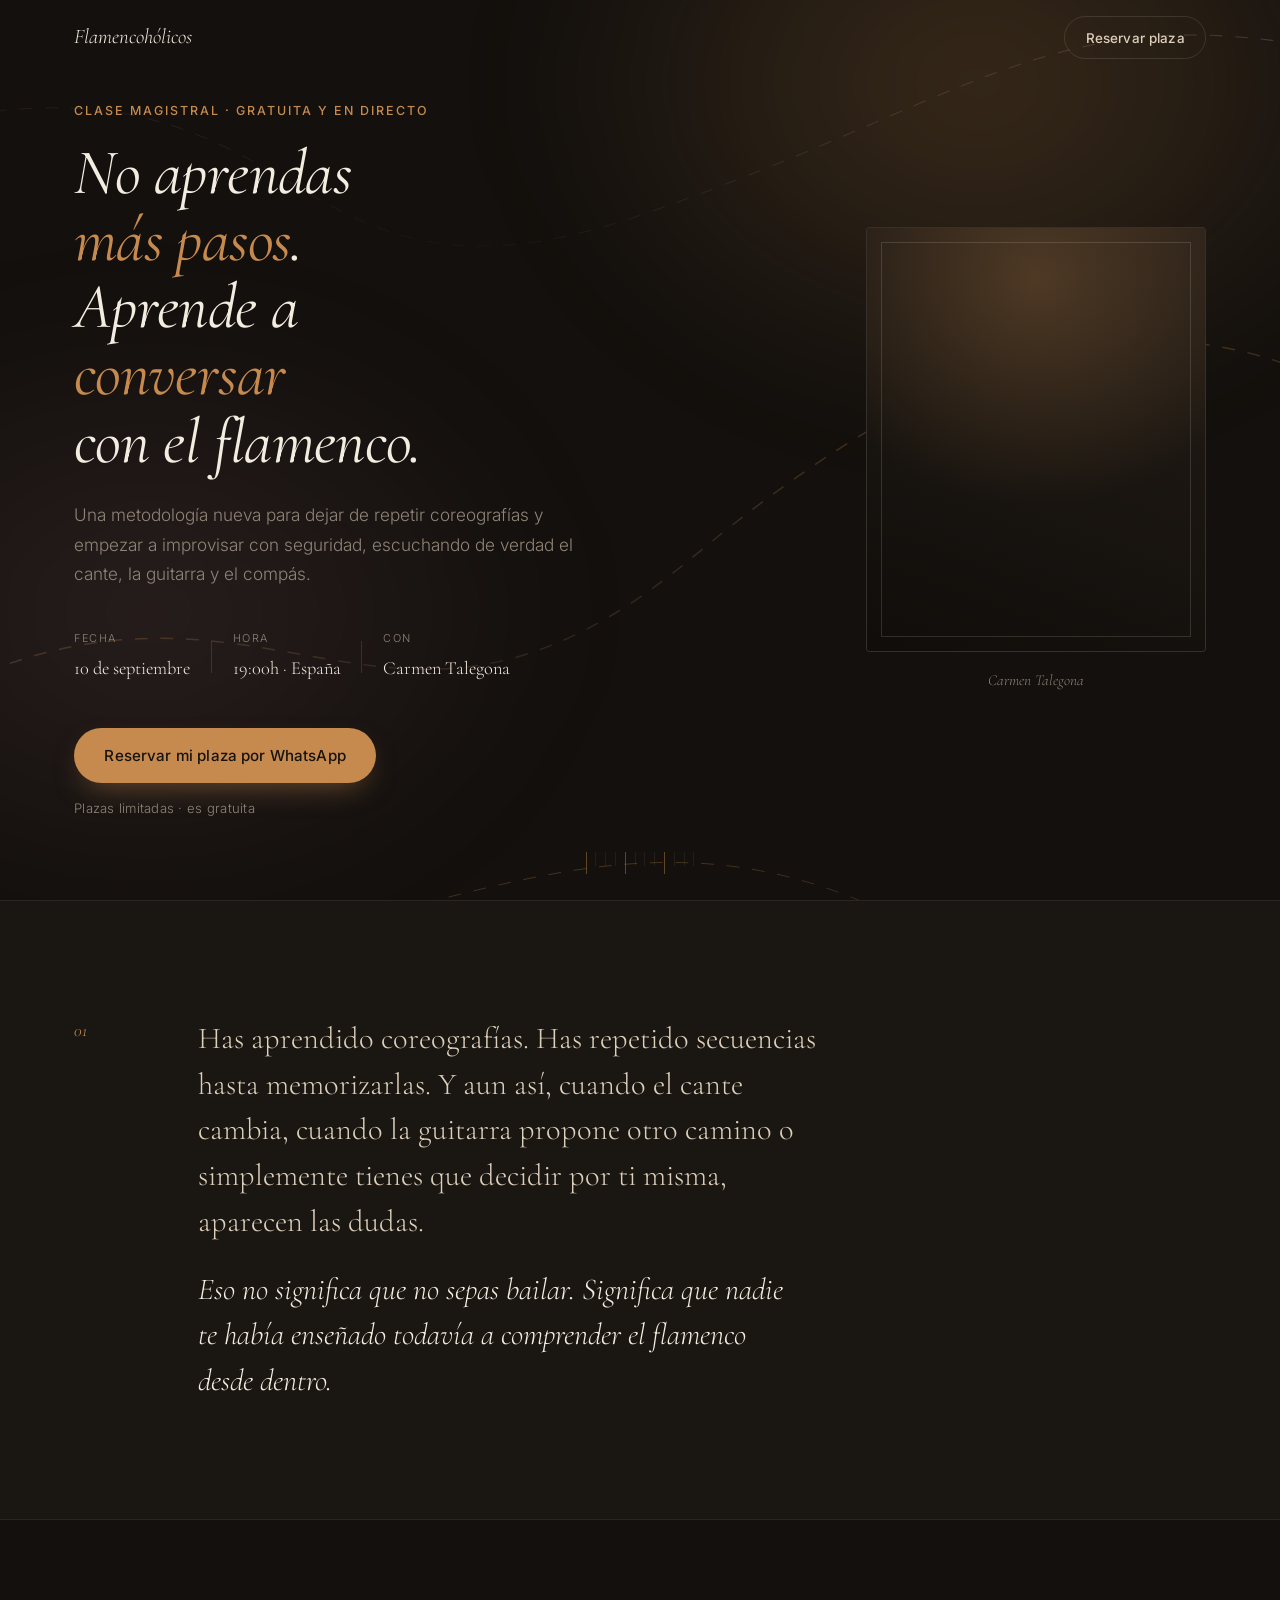
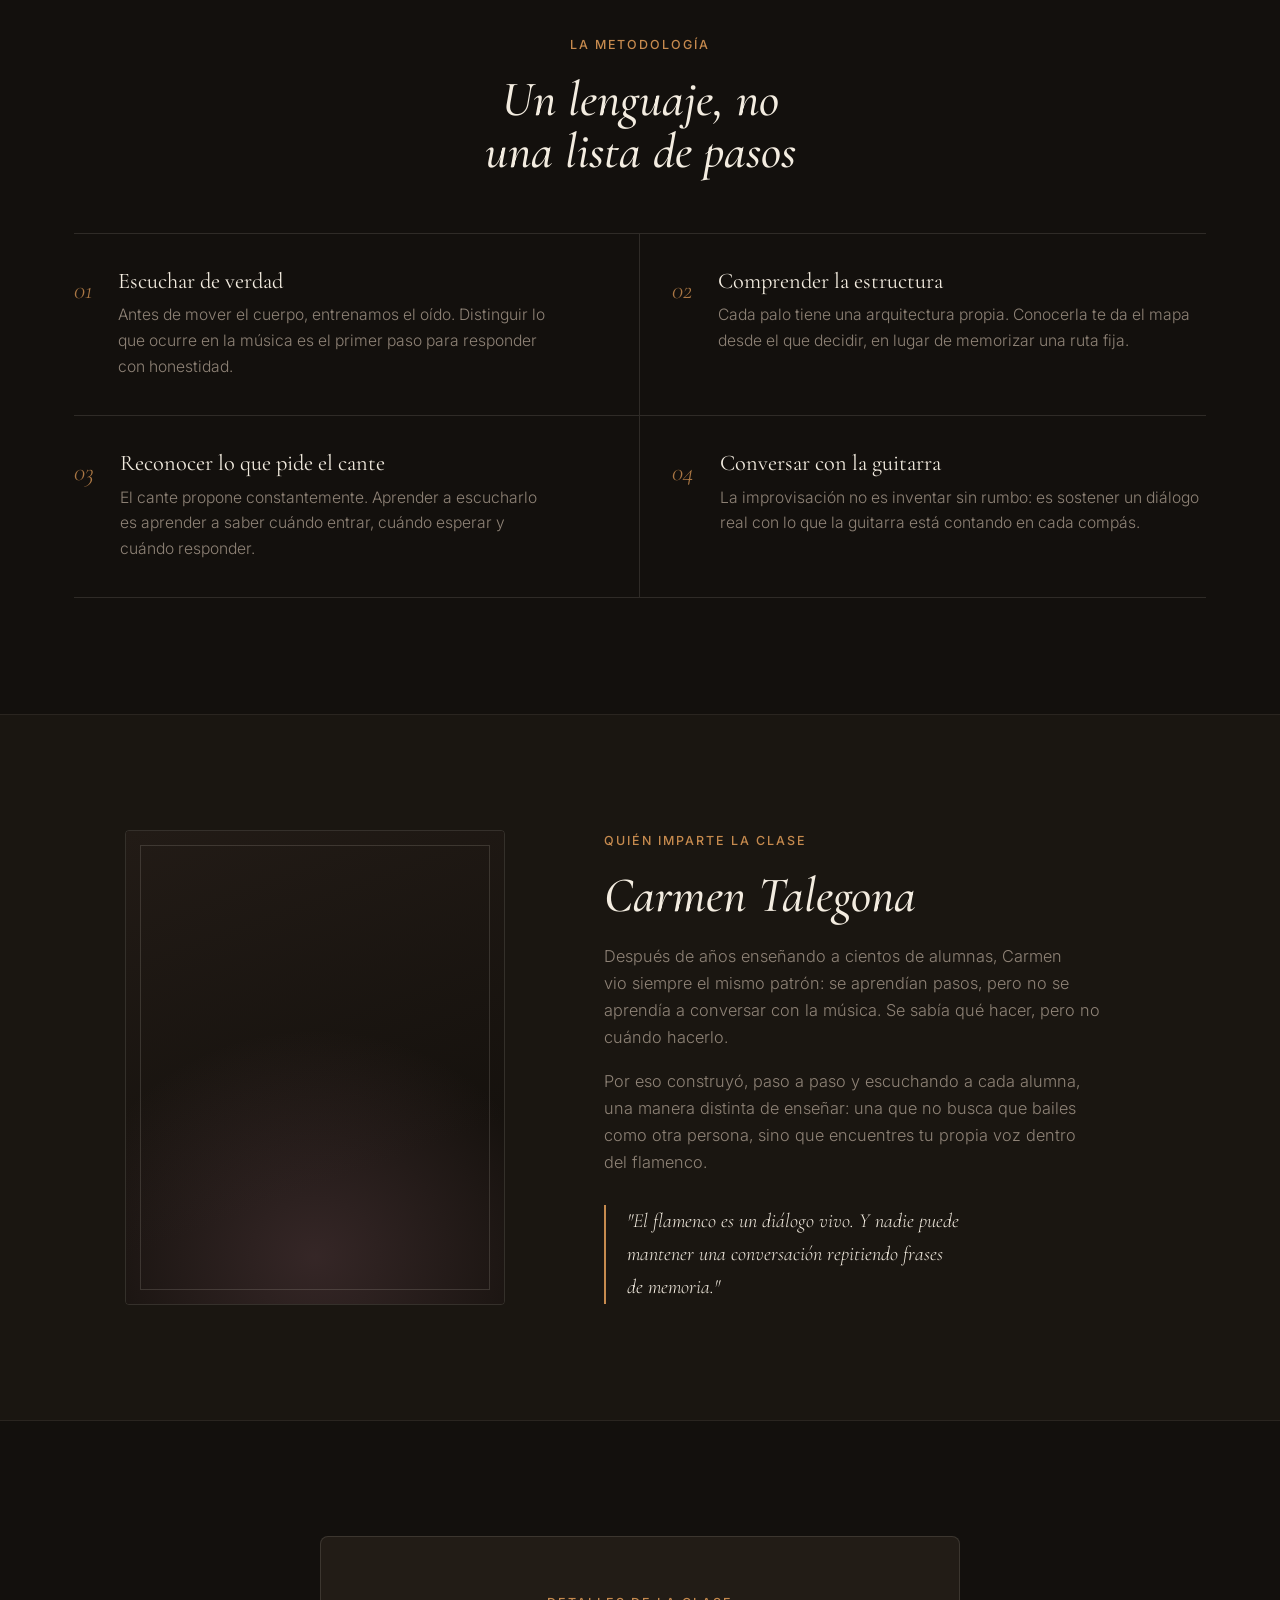
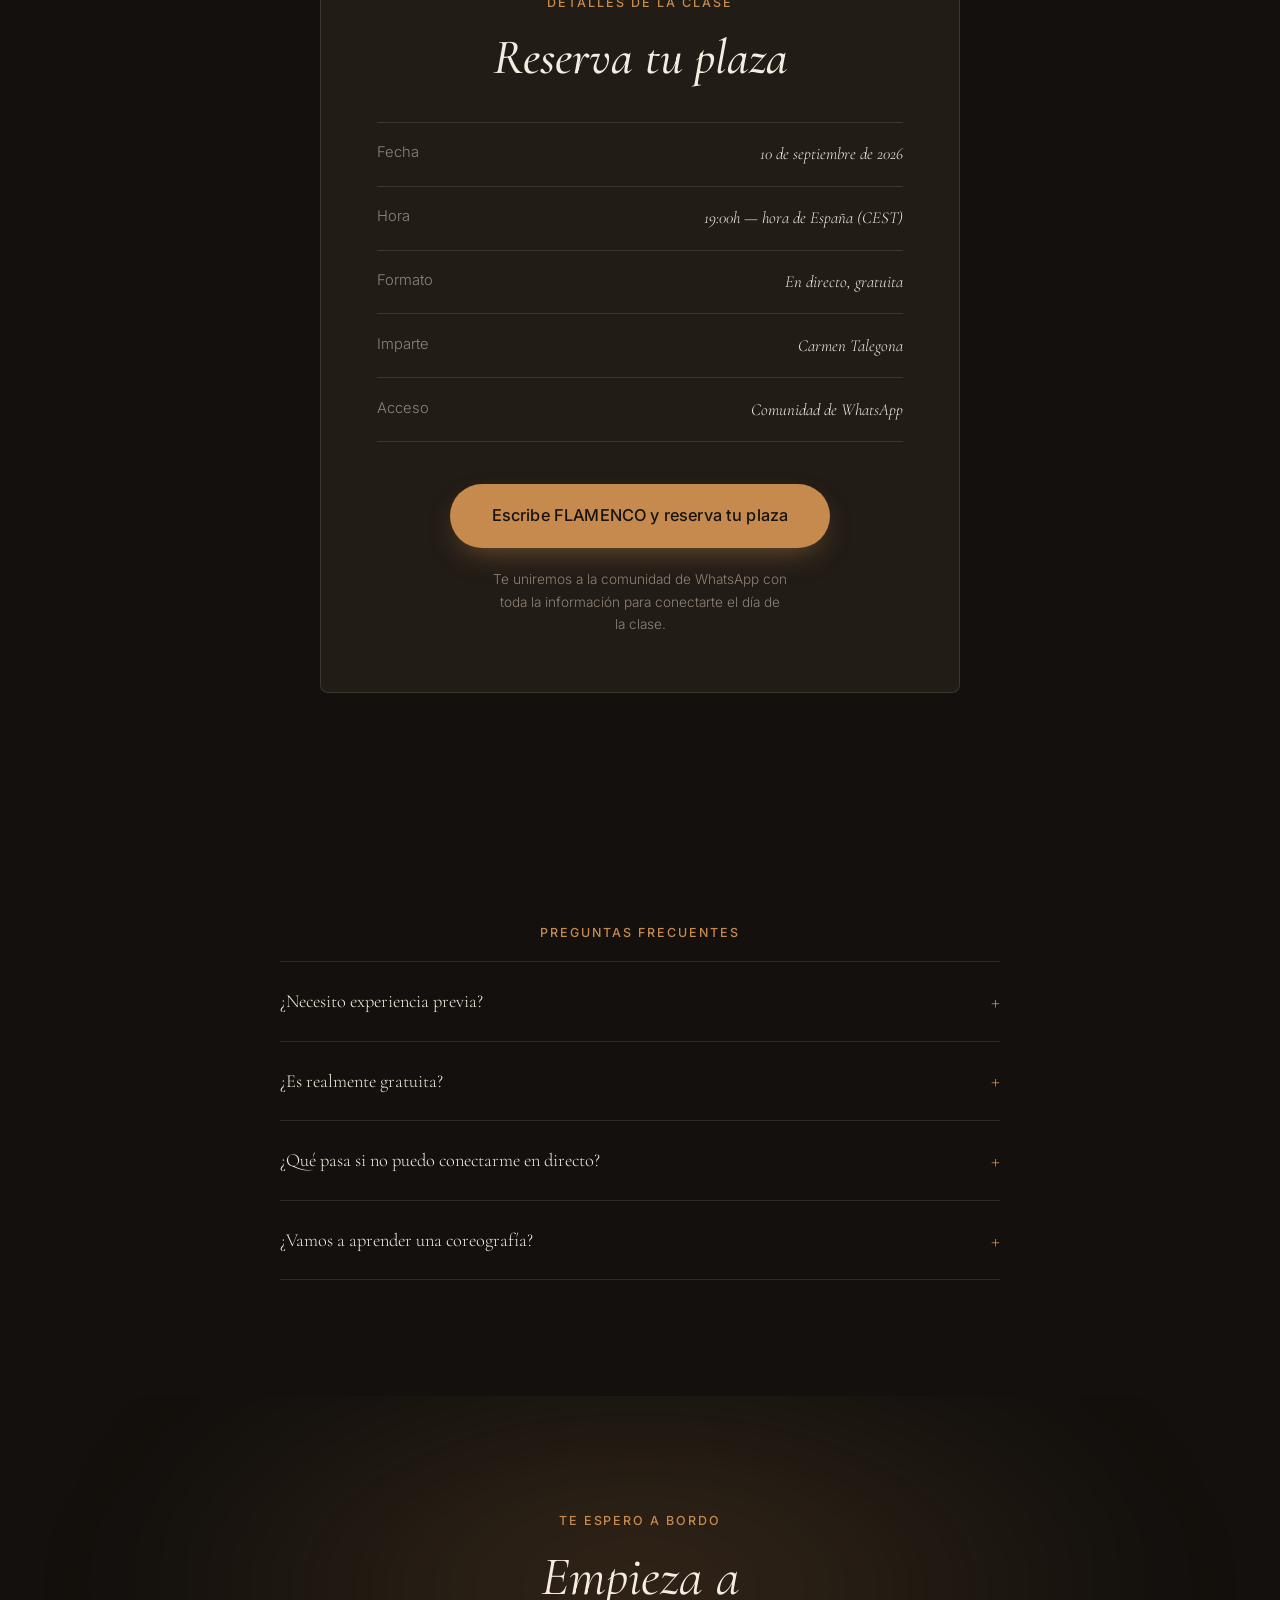
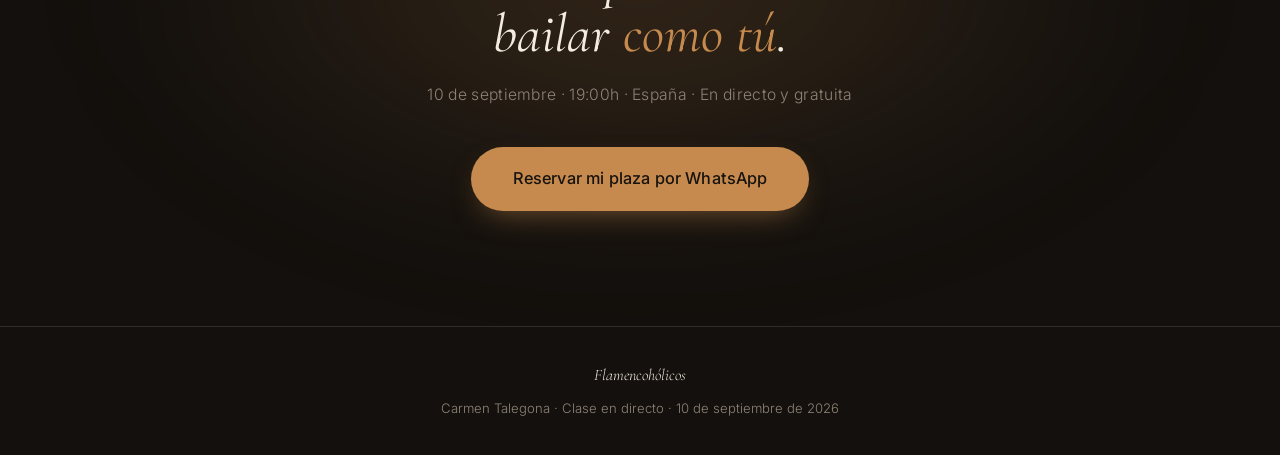
==== index.html @ e28658ec "Add landing page for Flamencohólicos live class Single-page site for Carmen Talegona's free live cla" ====
<!doctype html>
<html lang="es">
<head>
<meta charset="UTF-8">
<meta name="viewport" content="width=device-width, initial-scale=1">
<title>Flamencohólicos — Clase en directo con Carmen Talegona</title>
<meta name="description" content="Clase gratuita y en directo el 10 de septiembre a las 19:00h (España). Carmen Talegona enseña una forma distinta de aprender flamenco: escuchar, comprender y conversar con el cante, la guitarra y el compás para improvisar con seguridad.">

<link rel="preconnect" href="https://fonts.googleapis.com">
<link rel="preconnect" href="https://fonts.gstatic.com" crossorigin>
<link rel="stylesheet" href="https://fonts.googleapis.com/css2?family=Cormorant+Garamond:ital,wght@0,400;0,500;1,400;1,500&family=Inter:wght@300;400;500;600&display=swap">

<link rel="icon" href="assets/favicon.svg" type="image/svg+xml">
<link rel="stylesheet" href="styles.css?v=20260720">
</head>
<body>

<a class="skip-link" href="#contenido">Saltar al contenido</a>

<header class="nav" data-nav>
  <div class="nav-inner container">
    <a href="#top" class="nav-brand">Flamencohólicos</a>
    <a href="#reservar" class="btn btn-nav">Reservar plaza</a>
  </div>
</header>

<main id="contenido">

  <!-- ================= HERO ================= -->
  <section class="hero" id="top">
    <div class="hero-aura" aria-hidden="true"></div>
    <svg class="hero-lines" viewBox="0 0 1200 1200" aria-hidden="true" preserveAspectRatio="xMidYMid slice">
      <defs>
        <linearGradient id="lineGrad1" x1="0%" y1="0%" x2="100%" y2="100%">
          <stop offset="0%" stop-color="#C68A4E" stop-opacity="0.55"/>
          <stop offset="100%" stop-color="#C68A4E" stop-opacity="0"/>
        </linearGradient>
        <linearGradient id="lineGrad2" x1="100%" y1="0%" x2="0%" y2="100%">
          <stop offset="0%" stop-color="#9C6B78" stop-opacity="0.45"/>
          <stop offset="100%" stop-color="#9C6B78" stop-opacity="0"/>
        </linearGradient>
      </defs>
      <path class="flow-path flow-path--1" d="M -100 850 C 250 650, 350 950, 650 700 S 1150 450, 1350 600" fill="none" stroke="url(#lineGrad1)" stroke-width="1.4"/>
      <path class="flow-path flow-path--2" d="M -100 300 C 300 200, 250 500, 600 380 S 1000 150, 1350 250" fill="none" stroke="url(#lineGrad2)" stroke-width="1"/>
      <path class="flow-path flow-path--3" d="M -100 1050 C 300 1150, 500 900, 800 1020 S 1150 1150, 1350 1000" fill="none" stroke="url(#lineGrad1)" stroke-width="0.8"/>
    </svg>

    <div class="container hero-grid">
      <div class="hero-content">
        <p class="kicker reveal">Clase magistral · gratuita y en directo</p>
        <h1 class="hero-title reveal">
          No aprendas <em>más pasos</em>.<br>
          Aprende a <em>conversar</em><br>
          con el flamenco.
        </h1>
        <p class="hero-sub reveal">
          Una metodología nueva para dejar de repetir coreografías y empezar a improvisar con seguridad, escuchando de verdad el cante, la guitarra y el compás.
        </p>

        <div class="hero-meta reveal">
          <div class="hero-meta-item">
            <span class="hero-meta-label">Fecha</span>
            <span class="hero-meta-value">10 de septiembre</span>
          </div>
          <div class="hero-meta-divider" aria-hidden="true"></div>
          <div class="hero-meta-item">
            <span class="hero-meta-label">Hora</span>
            <span class="hero-meta-value">19:00h · España</span>
          </div>
          <div class="hero-meta-divider" aria-hidden="true"></div>
          <div class="hero-meta-item">
            <span class="hero-meta-label">Con</span>
            <span class="hero-meta-value">Carmen Talegona</span>
          </div>
        </div>

        <div class="hero-actions reveal">
          <a class="btn btn-primary" data-magnetic href="https://wa.me/34600000000?text=FLAMENCO%2C%20quiero%20reservar%20mi%20plaza" target="_blank" rel="noopener">
            Reservar mi plaza por WhatsApp
          </a>
          <p class="hero-actions-note">Plazas limitadas · es gratuita</p>
        </div>
      </div>

      <figure class="hero-portrait reveal">
        <div class="hero-portrait-frame">
          <img src="assets/img/carmen-hero.jpg" alt="Carmen Talegona" loading="eager" fetchpriority="high" onerror="this.style.opacity='0'">
          <div class="hero-portrait-fallback" aria-hidden="true"></div>
        </div>
        <figcaption>Carmen Talegona</figcaption>
      </figure>
    </div>

    <div class="compas" aria-hidden="true">
      <span class="compas-tick compas-tick--accent"></span>
      <span class="compas-tick"></span><span class="compas-tick"></span><span class="compas-tick"></span>
      <span class="compas-tick compas-tick--accent"></span>
      <span class="compas-tick"></span><span class="compas-tick"></span><span class="compas-tick"></span>
      <span class="compas-tick compas-tick--accent"></span>
      <span class="compas-tick"></span><span class="compas-tick"></span><span class="compas-tick"></span>
    </div>
  </section>

  <!-- ================= EL PROBLEMA ================= -->
  <section class="section section-manifesto">
    <div class="container manifesto-grid">
      <p class="manifesto-num reveal">01</p>
      <div class="manifesto-body">
        <p class="manifesto-text reveal">
          Has aprendido coreografías. Has repetido secuencias hasta memorizarlas. Y aun así, cuando el cante cambia, cuando la guitarra propone otro camino o simplemente tienes que decidir por ti misma, aparecen las dudas.
        </p>
        <p class="manifesto-text manifesto-text--accent reveal">
          Eso no significa que no sepas bailar. Significa que nadie te había enseñado todavía a comprender el flamenco desde dentro.
        </p>
      </div>
    </div>
  </section>

  <!-- ================= LA METODOLOGÍA ================= -->
  <section class="section section-method" id="metodo">
    <div class="container">
      <p class="kicker kicker--center reveal">La metodología</p>
      <h2 class="section-title reveal">Un lenguaje, no una lista de pasos</h2>

      <div class="pillars">
        <div class="pillar reveal">
          <span class="pillar-num">01</span>
          <div class="pillar-content">
            <h3>Escuchar de verdad</h3>
            <p>Antes de mover el cuerpo, entrenamos el oído. Distinguir lo que ocurre en la música es el primer paso para responder con honestidad.</p>
          </div>
        </div>
        <div class="pillar reveal">
          <span class="pillar-num">02</span>
          <div class="pillar-content">
            <h3>Comprender la estructura</h3>
            <p>Cada palo tiene una arquitectura propia. Conocerla te da el mapa desde el que decidir, en lugar de memorizar una ruta fija.</p>
          </div>
        </div>
        <div class="pillar reveal">
          <span class="pillar-num">03</span>
          <div class="pillar-content">
            <h3>Reconocer lo que pide el cante</h3>
            <p>El cante propone constantemente. Aprender a escucharlo es aprender a saber cuándo entrar, cuándo esperar y cuándo responder.</p>
          </div>
        </div>
        <div class="pillar reveal">
          <span class="pillar-num">04</span>
          <div class="pillar-content">
            <h3>Conversar con la guitarra</h3>
            <p>La improvisación no es inventar sin rumbo: es sostener un diálogo real con lo que la guitarra está contando en cada compás.</p>
          </div>
        </div>
      </div>
    </div>
  </section>

  <!-- ================= SOBRE CARMEN ================= -->
  <section class="section section-teacher">
    <div class="container teacher-grid">
      <div class="teacher-portrait reveal">
        <div class="teacher-portrait-frame">
          <img src="assets/img/carmen-teacher.jpg" alt="Carmen Talegona" loading="lazy" onerror="this.style.opacity='0'">
          <div class="teacher-portrait-fallback" aria-hidden="true"></div>
        </div>
      </div>
      <div class="teacher-body">
        <p class="kicker reveal">Quién imparte la clase</p>
        <h2 class="section-title reveal">Carmen Talegona</h2>
        <p class="teacher-text reveal">
          Después de años enseñando a cientos de alumnas, Carmen vio siempre el mismo patrón: se aprendían pasos, pero no se aprendía a conversar con la música. Se sabía qué hacer, pero no cuándo hacerlo.
        </p>
        <p class="teacher-text reveal">
          Por eso construyó, paso a paso y escuchando a cada alumna, una manera distinta de enseñar: una que no busca que bailes como otra persona, sino que encuentres tu propia voz dentro del flamenco.
        </p>
        <p class="teacher-quote reveal">"El flamenco es un diálogo vivo. Y nadie puede mantener una conversación repitiendo frases de memoria."</p>
      </div>
    </div>
  </section>

  <!-- ================= DETALLES DE LA CLASE ================= -->
  <section class="section section-details" id="detalles">
    <div class="container">
      <div class="details-card reveal">
        <p class="kicker kicker--center">Detalles de la clase</p>
        <h2 class="section-title section-title--center">Reserva tu plaza</h2>

        <dl class="details-list">
          <div class="details-row">
            <dt>Fecha</dt>
            <dd>10 de septiembre de 2026</dd>
          </div>
          <div class="details-row">
            <dt>Hora</dt>
            <dd>19:00h — hora de España (CEST)</dd>
          </div>
          <div class="details-row">
            <dt>Formato</dt>
            <dd>En directo, gratuita</dd>
          </div>
          <div class="details-row">
            <dt>Imparte</dt>
            <dd>Carmen Talegona</dd>
          </div>
          <div class="details-row">
            <dt>Acceso</dt>
            <dd>Comunidad de WhatsApp</dd>
          </div>
        </dl>

        <a class="btn btn-primary btn-large" data-magnetic href="https://wa.me/34600000000?text=FLAMENCO%2C%20quiero%20reservar%20mi%20plaza" target="_blank" rel="noopener" id="reservar">
          Escribe FLAMENCO y reserva tu plaza
        </a>
        <p class="details-note">Te uniremos a la comunidad de WhatsApp con toda la información para conectarte el día de la clase.</p>
      </div>
    </div>
  </section>

  <!-- ================= FAQ ================= -->
  <section class="section section-faq">
    <div class="container">
      <p class="kicker kicker--center reveal">Preguntas frecuentes</p>
      <div class="faq-list reveal">
        <details class="faq-item">
          <summary>¿Necesito experiencia previa?</summary>
          <p>No. Esta clase está pensada tanto para quien empieza desde cero como para quien lleva años bailando y siente que algo no termina de encajar cuando improvisa.</p>
        </details>
        <details class="faq-item">
          <summary>¿Es realmente gratuita?</summary>
          <p>Sí, completamente. La clase en directo del 10 de septiembre no tiene coste.</p>
        </details>
        <details class="faq-item">
          <summary>¿Qué pasa si no puedo conectarme en directo?</summary>
          <p>Al reservar tu plaza por WhatsApp recibirás toda la información, incluida la forma de acceder si no puedes estar en el momento exacto.</p>
        </details>
        <details class="faq-item">
          <summary>¿Vamos a aprender una coreografía?</summary>
          <p>No es el objetivo. Esta clase trabaja la comprensión y la escucha que hacen posible improvisar, no una secuencia de pasos cerrada.</p>
        </details>
      </div>
    </div>
  </section>

  <!-- ================= CTA FINAL ================= -->
  <section class="section section-final">
    <div class="hero-aura hero-aura--final" aria-hidden="true"></div>
    <div class="container final-content">
      <p class="kicker kicker--center reveal">Te espero a bordo</p>
      <h2 class="final-title reveal">Empieza a bailar <em>como tú</em>.</h2>
      <p class="final-sub reveal">10 de septiembre · 19:00h · España · En directo y gratuita</p>
      <a class="btn btn-primary btn-large reveal" data-magnetic href="https://wa.me/34600000000?text=FLAMENCO%2C%20quiero%20reservar%20mi%20plaza" target="_blank" rel="noopener">
        Reservar mi plaza por WhatsApp
      </a>
    </div>
  </section>

</main>

<footer class="footer">
  <div class="container footer-inner">
    <span class="footer-brand">Flamencohólicos</span>
    <span class="footer-copy">Carmen Talegona · Clase en directo · 10 de septiembre de 2026</span>
  </div>
</footer>

<script defer src="lib/manifest.js"></script>
<script defer src="main.js?v=20260720"></script>
</body>
</html>
---- styles.css ----
/* =============================================================
   1. Tokens
   ============================================================= */
:root {
  --bg:        #13100D;
  --bg-2:      #1A1611;
  --bg-3:      #221C16;
  --cream:     #F3ECE0;
  --cream-2:   #DCCFBC;
  --cream-3:   #8F8377;
  --accent:    #C68A4E;
  --accent-2:  #9C6B78;
  --ink:       #17130F;
  --line:      rgba(243,236,224,0.12);
  --line-soft: rgba(243,236,224,0.07);

  --serif: "Cormorant Garamond", "Times New Roman", serif;
  --sans:  "Inter", -apple-system, BlinkMacSystemFont, sans-serif;

  --ease-out:  cubic-bezier(0.16, 1, 0.3, 1);
  --ease-soft: cubic-bezier(0.25, 0.46, 0.45, 0.94);

  --nav-h: 76px;
}

/* =============================================================
   2. Reset & base
   ============================================================= */
*, *::before, *::after { box-sizing: border-box; margin: 0; }
html {
  -webkit-text-size-adjust: 100%;
  scroll-behavior: smooth;
  overflow-x: clip;
}
@media (prefers-reduced-motion: reduce) { html { scroll-behavior: auto; } }

body {
  background: var(--bg);
  color: var(--cream-2);
  font-family: var(--sans);
  font-weight: 300;
  font-size: 16px;
  line-height: 1.65;
  -webkit-font-smoothing: antialiased;
  text-rendering: optimizeLegibility;
  overflow-x: clip;
  overscroll-behavior-y: none;
}
img, svg, video { display: block; max-width: 100%; }
img { height: auto; }
button { font: inherit; color: inherit; cursor: pointer; border: 0; background: none; }
a { color: inherit; text-decoration: none; }
p { text-wrap: pretty; }
h1, h2, h3, h4 { text-wrap: balance; line-height: 1.05; font-weight: 400; color: var(--cream); }
::selection { background: var(--accent); color: var(--ink); }

:focus-visible {
  outline: 2px solid var(--accent);
  outline-offset: 3px;
  border-radius: 4px;
}

.skip-link {
  position: fixed; top: -100px; left: 1rem;
  padding: .6rem 1.2rem; background: var(--cream); color: var(--ink);
  z-index: 9999; border-radius: 8px; font-weight: 500;
  transition: top .3s var(--ease-out);
}
.skip-link:focus { top: 1rem; }

/* =============================================================
   3. Utilities
   ============================================================= */
.container {
  width: 100%;
  max-width: 1180px;
  margin-inline: auto;
  padding-inline: 1.5rem;
}
.section { padding-block: clamp(4.5rem, 9vw, 8rem); position: relative; }

.reveal {
  opacity: 0;
  transform: translateY(24px);
  transition: opacity .9s var(--ease-out), transform .9s var(--ease-out);
}
.reveal.is-visible { opacity: 1; transform: none; }
.reveal[data-split] { opacity: 1; transform: none; }

/* =============================================================
   4. Typography
   ============================================================= */
.kicker {
  display: block;
  font-family: var(--sans);
  font-size: .78rem;
  letter-spacing: .16em;
  text-transform: uppercase;
  color: var(--accent);
  font-weight: 500;
  margin-bottom: 1.1rem;
}
.kicker--center { text-align: center; }

.section-title {
  font-family: var(--serif);
  font-size: clamp(2rem, 4.2vw, 3.1rem);
  font-style: italic;
  font-weight: 500;
  max-width: 20ch;
}
.section-title--center { margin-inline: auto; text-align: center; max-width: 24ch; }

em { font-style: italic; color: var(--accent); }

/* =============================================================
   5. Components
   ============================================================= */
.btn {
  display: inline-flex;
  align-items: center;
  justify-content: center;
  padding: .95rem 1.9rem;
  border-radius: 999px;
  font-family: var(--sans);
  font-size: .95rem;
  font-weight: 500;
  letter-spacing: .01em;
  transition: transform .45s var(--ease-out), background-color .3s var(--ease-out), box-shadow .3s var(--ease-out);
  will-change: transform;
}
.btn-nav {
  padding: .6rem 1.3rem;
  font-size: .84rem;
  background: transparent;
  border: 1px solid var(--line);
  color: var(--cream-2);
}
.btn-nav:hover { border-color: var(--accent); color: var(--cream); }

.btn-primary {
  background: var(--accent);
  color: var(--ink);
  box-shadow: 0 12px 30px -12px rgba(198,138,78,0.55);
}
.btn-primary:hover {
  box-shadow: 0 16px 38px -12px rgba(198,138,78,0.7);
  transform: translateY(-2px);
}
.btn-large { padding: 1.15rem 2.6rem; font-size: 1.02rem; }

/* =============================================================
   6. Sections
   ============================================================= */

/* ---- Nav ---- */
.nav {
  position: fixed;
  inset: 0 0 auto 0;
  z-index: 100;
  height: var(--nav-h);
  display: flex;
  align-items: center;
  background: transparent;
  border-bottom: 1px solid transparent;
  transition: background-color .4s var(--ease-out), border-color .4s var(--ease-out);
}
.nav.is-scrolled {
  background: rgba(19,16,13,0.86);
  backdrop-filter: blur(14px) saturate(140%);
  -webkit-backdrop-filter: blur(14px) saturate(140%);
  border-bottom: 1px solid var(--line);
}
.nav-inner {
  display: flex;
  align-items: center;
  justify-content: space-between;
}
.nav-brand {
  font-family: var(--serif);
  font-style: italic;
  font-size: 1.3rem;
  color: var(--cream);
}

/* ---- Hero ---- */
.hero {
  position: relative;
  min-height: 100svh;
  display: flex;
  align-items: center;
  padding-top: var(--nav-h);
  padding-bottom: 3.5rem;
  overflow: clip;
}
.hero-aura {
  position: absolute;
  inset: -30% -10% -10% -10%;
  background:
    radial-gradient(42% 38% at 72% 28%, rgba(198,138,78,0.22), transparent 70%),
    radial-gradient(38% 34% at 18% 70%, rgba(156,107,120,0.16), transparent 72%);
  filter: blur(60px);
  pointer-events: none;
  z-index: 0;
}
.hero-lines {
  position: absolute;
  inset: 0;
  width: 100%;
  height: 100%;
  z-index: 0;
  opacity: .8;
}
.flow-path {
  stroke-dasharray: 12 12;
  animation: flowDrift 40s linear infinite;
}
.flow-path--2 { animation-duration: 55s; animation-direction: reverse; }
.flow-path--3 { animation-duration: 65s; }
@keyframes flowDrift { to { stroke-dashoffset: -2000; } }

.hero-grid {
  position: relative;
  z-index: 1;
  display: grid;
  grid-template-columns: 1fr;
  gap: 3.5rem;
  align-items: center;
}
.hero-content { max-width: 640px; }

.hero-title {
  font-family: var(--serif);
  font-style: italic;
  font-size: clamp(2.4rem, 6vw, 4.1rem);
  letter-spacing: -0.01em;
  max-width: 14ch;
}

.hero-sub {
  margin-top: 1.6rem;
  font-size: 1.08rem;
  line-height: 1.7;
  color: var(--cream-3);
  max-width: 46ch;
}

.hero-meta {
  margin-top: 2.6rem;
  display: flex;
  align-items: center;
  gap: 1.3rem;
  flex-wrap: wrap;
}
.hero-meta-item { display: flex; flex-direction: column; gap: .3rem; }
.hero-meta-label {
  font-size: .68rem;
  letter-spacing: .14em;
  text-transform: uppercase;
  color: var(--cream-3);
}
.hero-meta-value {
  font-family: var(--serif);
  font-size: 1.15rem;
  color: var(--cream);
}
.hero-meta-divider {
  width: 1px; height: 32px;
  background: var(--line);
}

.hero-actions { margin-top: 2.8rem; }
.hero-actions-note {
  margin-top: .9rem;
  font-size: .82rem;
  color: var(--cream-3);
  letter-spacing: .02em;
}

.hero-portrait {
  position: relative;
  justify-self: center;
  width: min(340px, 78vw);
}
.hero-portrait-frame {
  position: relative;
  aspect-ratio: 4 / 5;
  border-radius: 4px;
  overflow: hidden;
  border: 1px solid var(--line);
  background: var(--bg-2);
}
.hero-portrait-frame img {
  position: absolute; inset: 0;
  width: 100%; height: 100%;
  object-fit: cover;
  transition: opacity .5s var(--ease-out);
}
.hero-portrait-fallback {
  position: absolute; inset: 0;
  background:
    radial-gradient(120% 90% at 50% 12%, rgba(198,138,78,0.28), transparent 60%),
    linear-gradient(200deg, #241D17 0%, #17130F 65%, #100D0A 100%);
}
.hero-portrait-fallback::after {
  content: "";
  position: absolute; inset: 14px;
  border: 1px solid rgba(243,236,224,0.14);
}
.hero-portrait figcaption {
  margin-top: 1rem;
  text-align: center;
  font-family: var(--serif);
  font-style: italic;
  color: var(--cream-3);
  font-size: .95rem;
}

.compas {
  position: absolute;
  left: 0; right: 0; bottom: 1.6rem;
  z-index: 1;
  display: flex;
  justify-content: center;
  gap: .55rem;
  opacity: .55;
}
.compas-tick {
  width: 1px; height: 14px;
  background: var(--line);
}
.compas-tick--accent { height: 22px; background: var(--accent); opacity: .8; }

/* ---- Manifesto ---- */
.section-manifesto { background: var(--bg-2); border-block: 1px solid var(--line-soft); }
.manifesto-grid {
  display: grid;
  grid-template-columns: 1fr;
  gap: 1.5rem;
}
.manifesto-num {
  font-family: var(--serif);
  font-style: italic;
  font-size: 1.1rem;
  color: var(--accent);
}
.manifesto-body { max-width: 62ch; }
.manifesto-text {
  font-family: var(--serif);
  font-size: clamp(1.35rem, 2.6vw, 1.9rem);
  line-height: 1.5;
  color: var(--cream-2);
}
.manifesto-text + .manifesto-text { margin-top: 1.4rem; }
.manifesto-text--accent { font-style: italic; color: var(--cream); }

/* ---- Method / pillars ---- */
.section-method .section-title { margin-inline: auto; text-align: center; max-width: 22ch; }
.section-method .kicker { text-align: center; }

.pillars {
  margin-top: 3.5rem;
  display: grid;
  grid-template-columns: 1fr;
  gap: 0;
  border-top: 1px solid var(--line);
}
.pillar {
  padding-block: 2.2rem;
  border-bottom: 1px solid var(--line);
  display: grid;
  grid-template-columns: auto 1fr;
  gap: 1.6rem;
  align-items: start;
}
.pillar-num {
  font-family: var(--serif);
  font-style: italic;
  font-size: 1.6rem;
  color: var(--accent);
  opacity: .85;
}
.pillar-content h3 {
  font-family: var(--serif);
  font-size: 1.4rem;
  margin-bottom: .6rem;
}
.pillar-content p { color: var(--cream-3); max-width: 56ch; font-size: .98rem; }

/* ---- Teacher ---- */
.section-teacher { background: var(--bg-2); border-block: 1px solid var(--line-soft); }
.teacher-grid {
  display: grid;
  grid-template-columns: 1fr;
  gap: 3rem;
  align-items: center;
}
.teacher-portrait-frame {
  position: relative;
  aspect-ratio: 4 / 5;
  max-width: 380px;
  margin-inline: auto;
  border-radius: 4px;
  overflow: hidden;
  border: 1px solid var(--line);
}
.teacher-portrait-frame img {
  position: absolute; inset: 0;
  width: 100%; height: 100%; object-fit: cover;
  transition: opacity .5s var(--ease-out);
}
.teacher-portrait-fallback {
  position: absolute; inset: 0;
  background:
    radial-gradient(110% 80% at 50% 90%, rgba(156,107,120,0.24), transparent 60%),
    linear-gradient(160deg, #221B16 0%, #15110D 70%);
}
.teacher-portrait-fallback::after {
  content: "";
  position: absolute; inset: 14px;
  border: 1px solid rgba(243,236,224,0.14);
}

.teacher-body .section-title { margin-bottom: 1.4rem; }
.teacher-text { font-size: 1.02rem; color: var(--cream-3); max-width: 52ch; }
.teacher-text + .teacher-text { margin-top: 1.1rem; }
.teacher-quote {
  margin-top: 1.8rem;
  font-family: var(--serif);
  font-style: italic;
  font-size: 1.25rem;
  color: var(--cream);
  border-left: 2px solid var(--accent);
  padding-left: 1.3rem;
  max-width: 42ch;
}

/* ---- Details card ---- */
.details-card {
  max-width: 640px;
  margin-inline: auto;
  padding: clamp(2.2rem, 5vw, 3.5rem);
  border: 1px solid var(--line);
  border-radius: 8px;
  background: var(--bg-3);
  text-align: center;
}
.details-card .section-title { margin-top: .6rem; margin-bottom: 2.4rem; }

.details-list {
  border-top: 1px solid var(--line);
  margin-bottom: 2.6rem;
}
.details-row {
  display: flex;
  justify-content: space-between;
  padding-block: 1rem;
  border-bottom: 1px solid var(--line);
  text-align: left;
}
.details-row dt { color: var(--cream-3); font-size: .92rem; }
.details-row dd {
  font-family: var(--serif);
  font-style: italic;
  color: var(--cream);
  font-size: 1.05rem;
}

.details-note {
  margin-top: 1.3rem;
  font-size: .85rem;
  color: var(--cream-3);
  max-width: 40ch;
  margin-inline: auto;
}

/* ---- FAQ ---- */
.faq-list { max-width: 720px; margin-inline: auto; border-top: 1px solid var(--line); }
.faq-item {
  border-bottom: 1px solid var(--line);
  padding-block: 1.3rem;
}
.faq-item summary {
  cursor: pointer;
  list-style: none;
  display: flex;
  align-items: center;
  justify-content: space-between;
  font-family: var(--serif);
  font-size: 1.15rem;
  color: var(--cream);
}
.faq-item summary::-webkit-details-marker { display: none; }
.faq-item summary::after {
  content: "+";
  font-size: 1.4rem;
  color: var(--accent);
  transition: transform .3s var(--ease-out);
  flex-shrink: 0;
  margin-left: 1rem;
}
.faq-item[open] summary::after { transform: rotate(45deg); }
.faq-item p {
  margin-top: 1rem;
  color: var(--cream-3);
  font-size: .96rem;
  max-width: 60ch;
}

/* ---- Final CTA ---- */
.section-final {
  text-align: center;
  overflow: clip;
}
.hero-aura--final {
  inset: -20% -10%;
  background:
    radial-gradient(50% 50% at 50% 40%, rgba(198,138,78,0.2), transparent 70%);
  filter: blur(70px);
}
.final-content { position: relative; z-index: 1; }
.final-title {
  font-family: var(--serif);
  font-style: italic;
  font-size: clamp(2.2rem, 5vw, 3.4rem);
  margin-inline: auto;
  max-width: 16ch;
}
.final-sub {
  margin-top: 1.2rem;
  color: var(--cream-3);
  font-size: .98rem;
  letter-spacing: .02em;
}
.section-final .btn { margin-top: 2.4rem; }

/* ---- Footer ---- */
.footer { border-top: 1px solid var(--line); padding-block: 2.2rem; }
.footer-inner {
  display: flex;
  flex-direction: column;
  gap: .6rem;
  align-items: center;
  text-align: center;
}
.footer-brand { font-family: var(--serif); font-style: italic; color: var(--cream); }
.footer-copy { font-size: .82rem; color: var(--cream-3); }

/* =============================================================
   7. Responsive
   ============================================================= */
@media (min-width: 540px) {
  .details-row { padding-block: 1.1rem; }
}

@media (min-width: 720px) {
  .pillars { grid-template-columns: 1fr 1fr; }
  .pillar:nth-child(odd) { border-right: 1px solid var(--line); padding-right: 2rem; }
  .pillar:nth-child(even) { padding-left: 2rem; }
  .manifesto-grid { grid-template-columns: 100px 1fr; }
}

@media (min-width: 960px) {
  .hero-grid { grid-template-columns: 1.15fr .85fr; gap: 4.5rem; }
  .hero-portrait { justify-self: end; }
  .teacher-grid { grid-template-columns: .8fr 1fr; }
}

@media (min-width: 1280px) {
  .hero-title { font-size: clamp(3.2rem, 5vw, 4.6rem); }
}

/* =============================================================
   8. Reduced-motion — only intrusive
   ============================================================= */
@media (prefers-reduced-motion: reduce) {
  .flow-path { animation: none; }
  .reveal { transition-duration: .3s; }
}
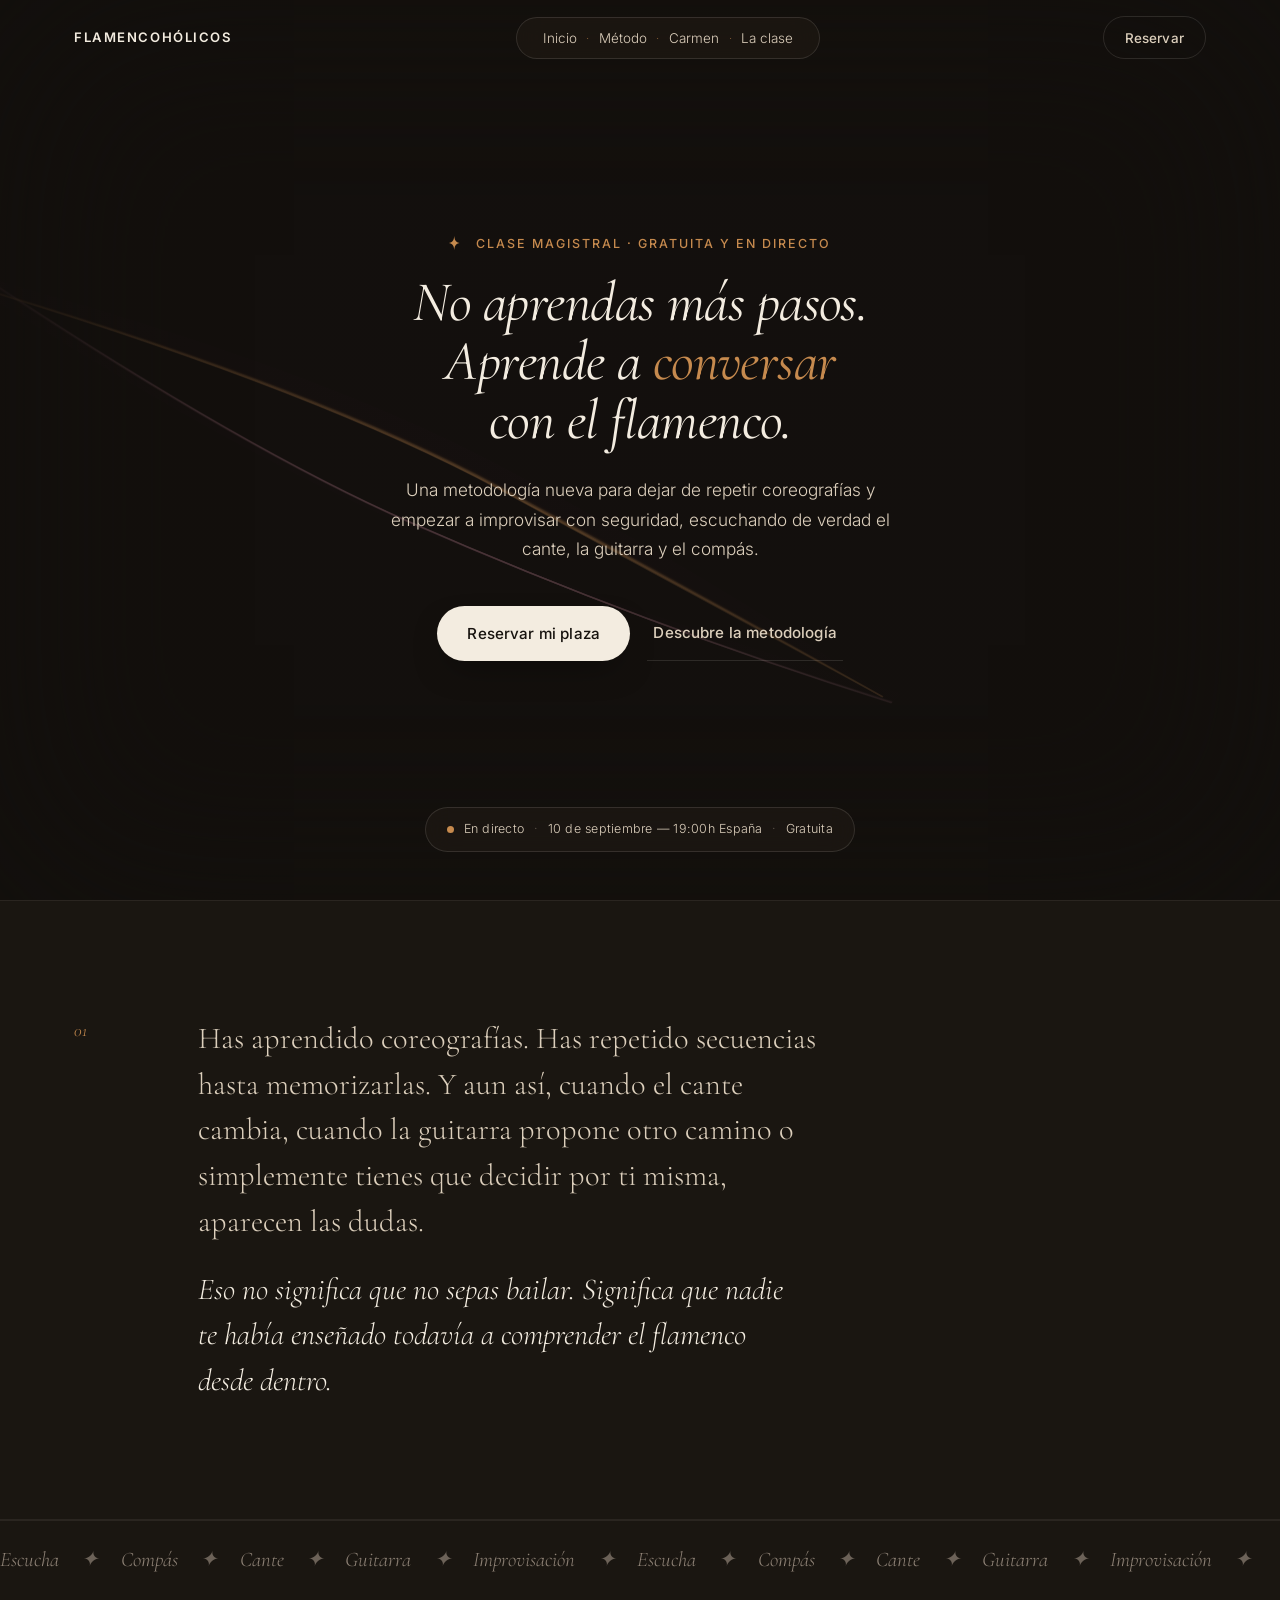
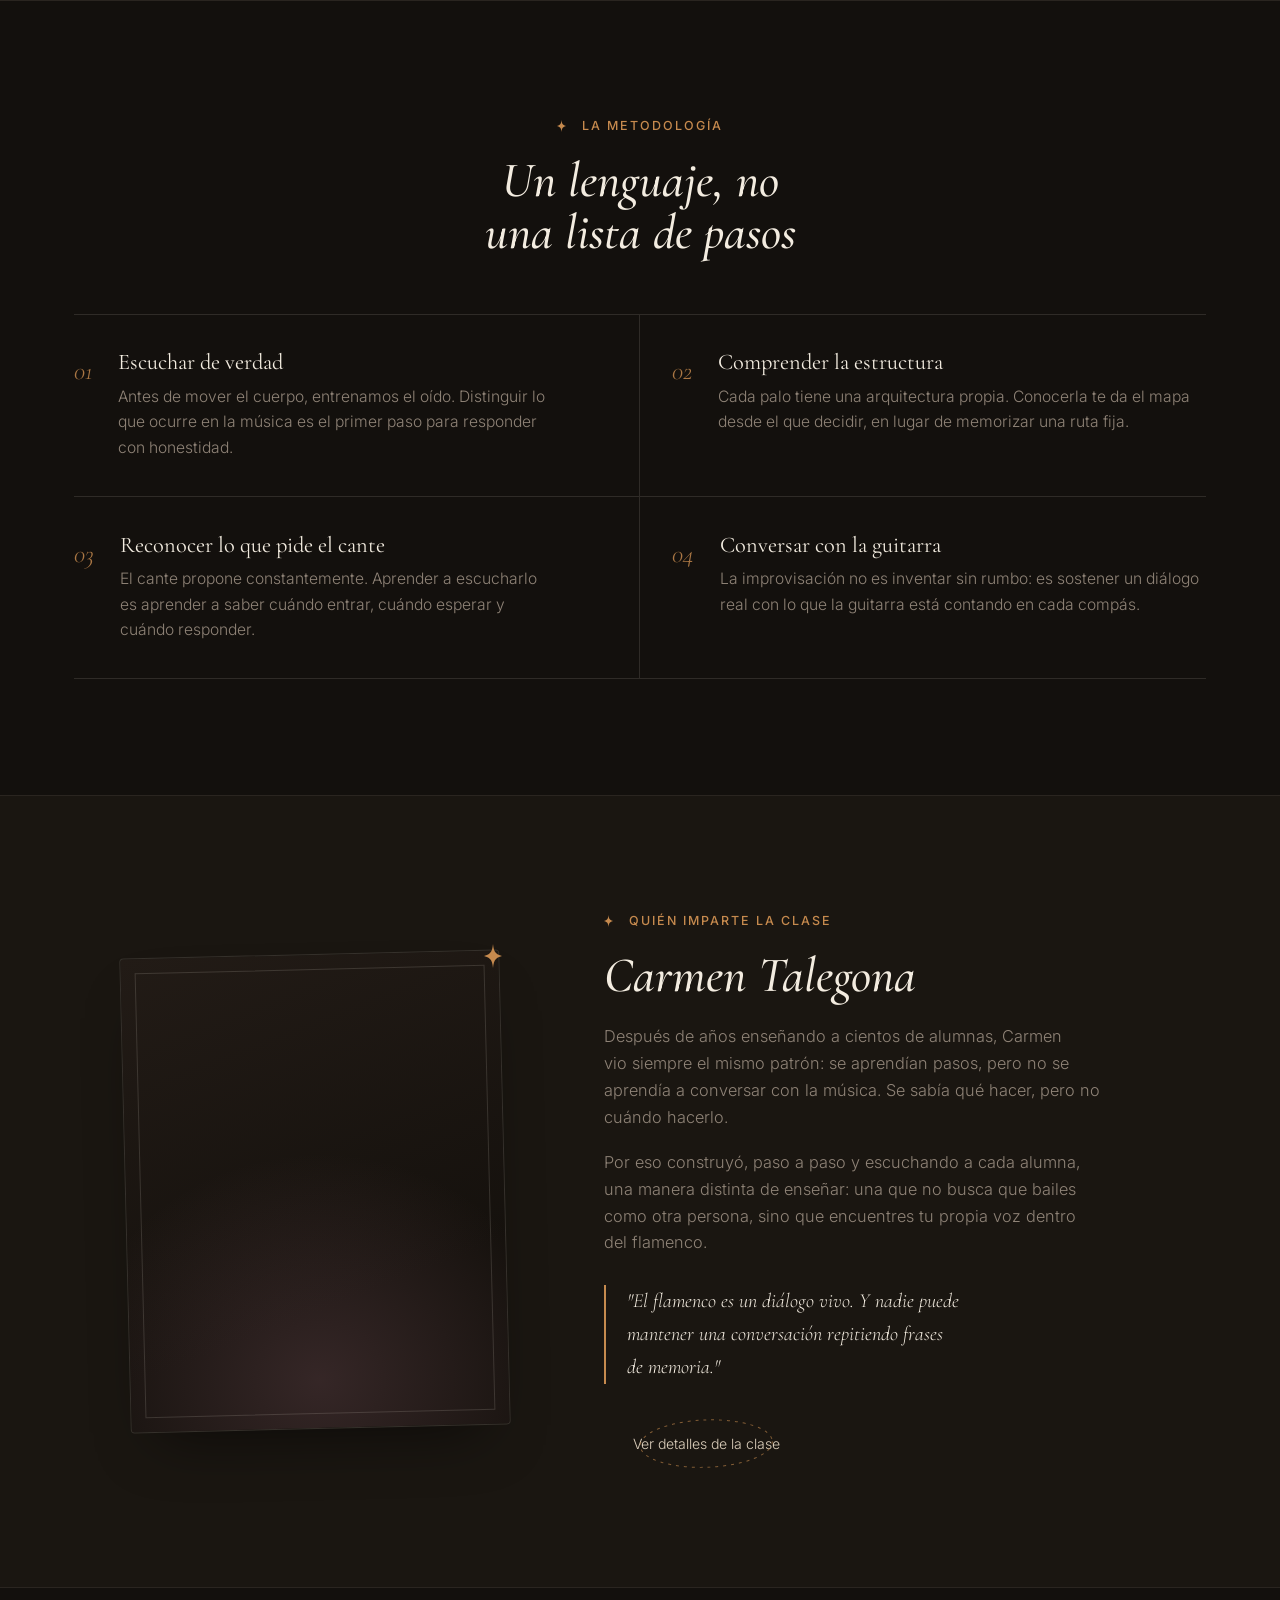
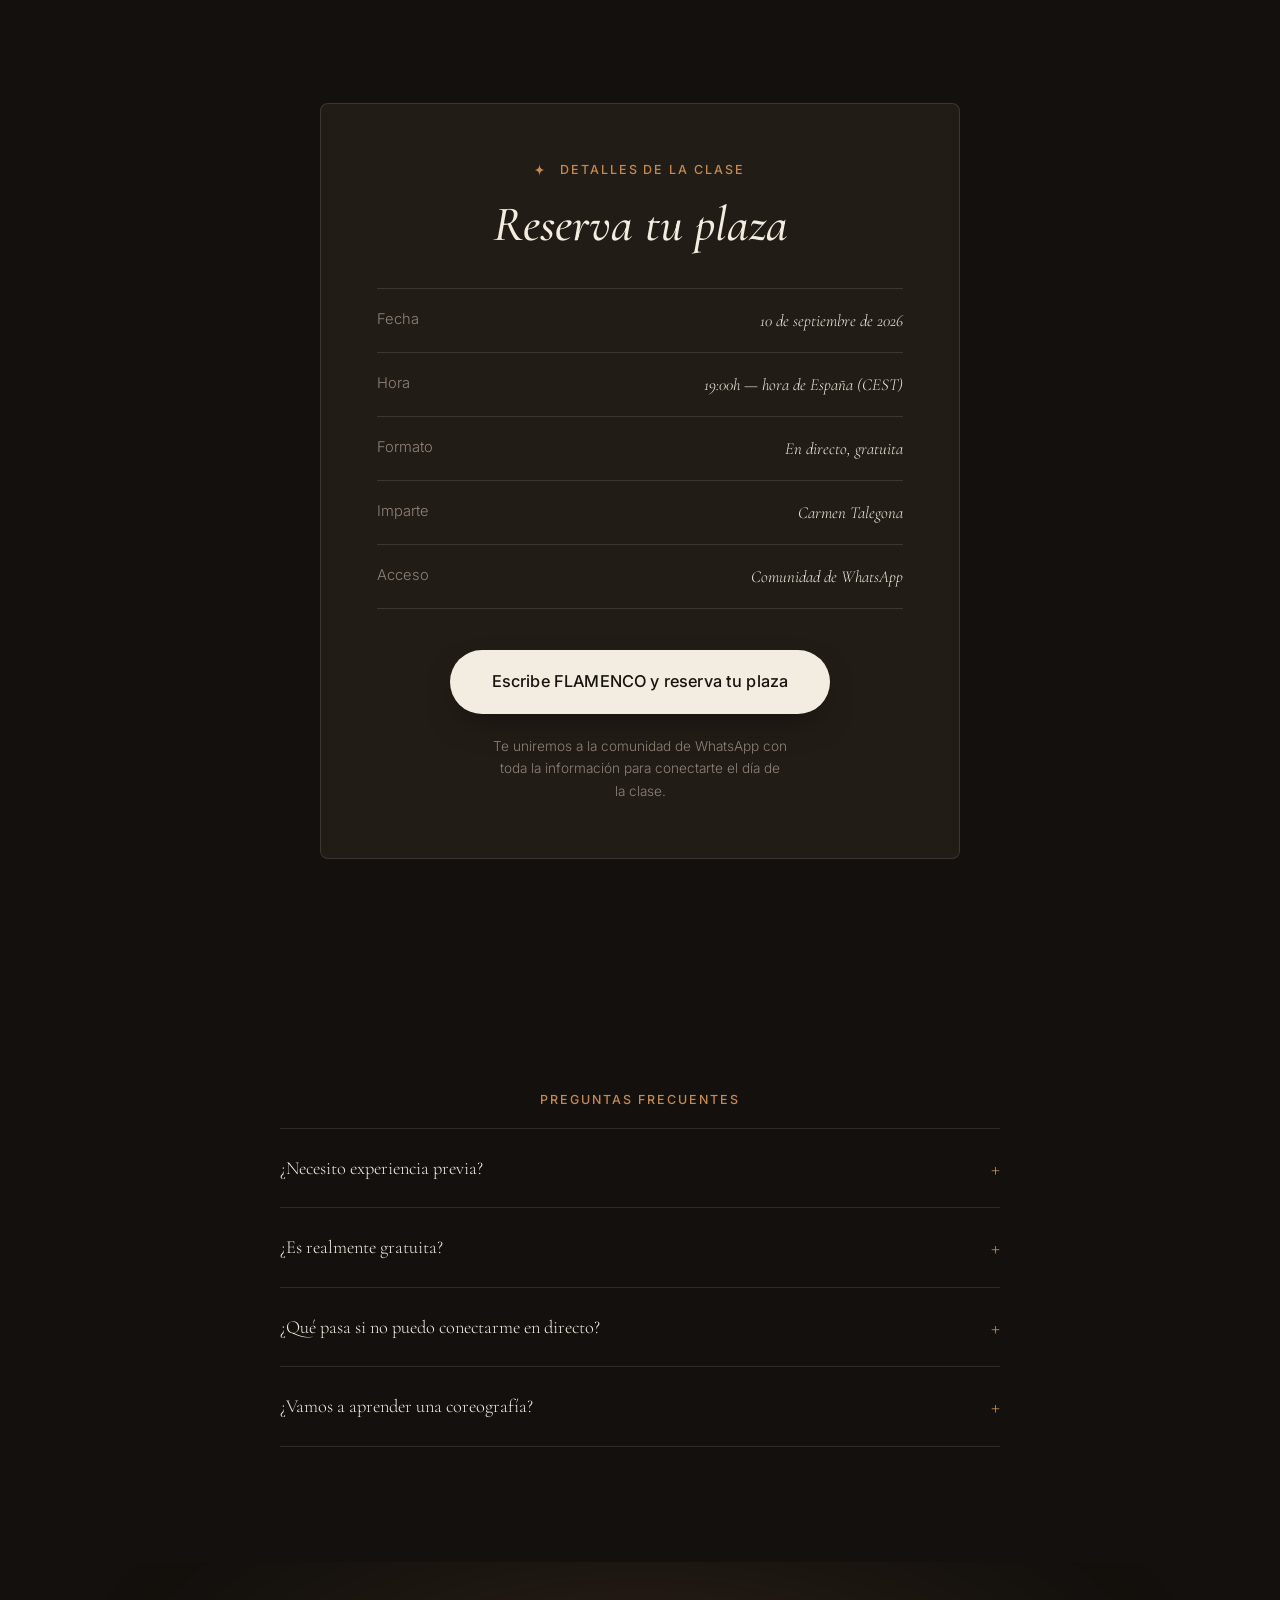
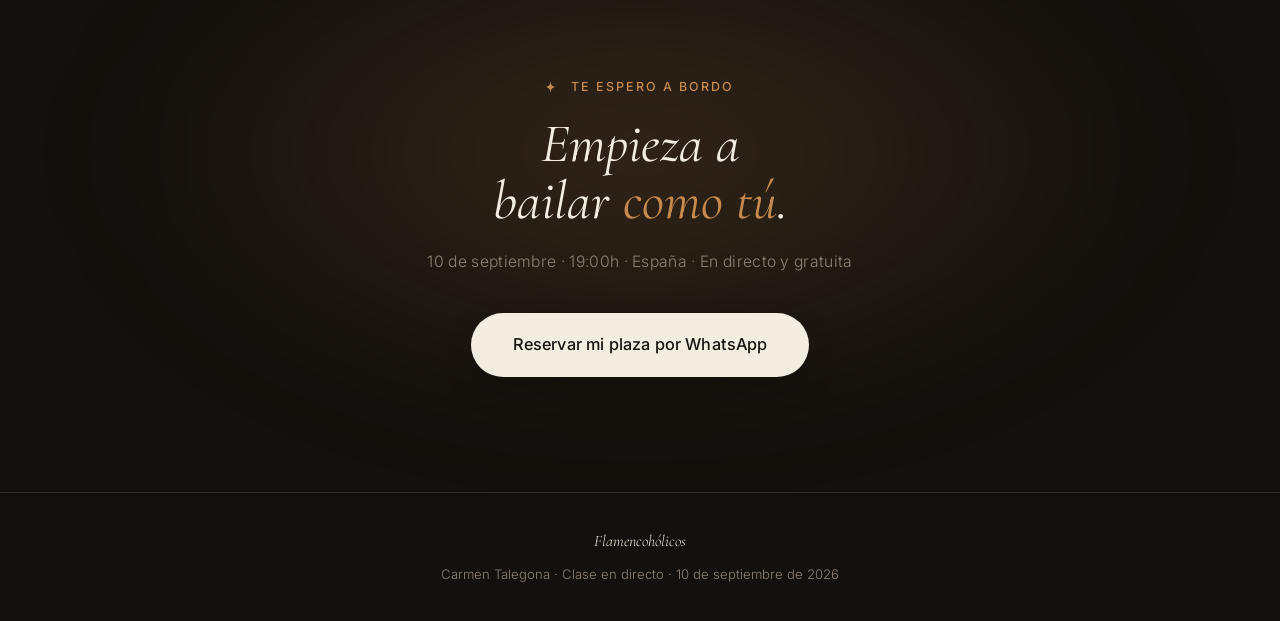
==== commit e997d0c9: "Redesign landing with cinematic motion hero Replace the static hero with a canvas-generated ambient " ====
--- a/index.html
+++ b/index.html
@@ -11,16 +11,30 @@
 <link rel="stylesheet" href="https://fonts.googleapis.com/css2?family=Cormorant+Garamond:ital,wght@0,400;0,500;1,400;1,500&family=Inter:wght@300;400;500;600&display=swap">
 
 <link rel="icon" href="assets/favicon.svg" type="image/svg+xml">
-<link rel="stylesheet" href="styles.css?v=20260720">
+<link rel="stylesheet" href="styles.css?v=20260720b">
 </head>
 <body>
 
 <a class="skip-link" href="#contenido">Saltar al contenido</a>
 
-<header class="nav" data-nav>
-  <div class="nav-inner container">
-    <a href="#top" class="nav-brand">Flamencohólicos</a>
-    <a href="#reservar" class="btn btn-nav">Reservar plaza</a>
+<svg width="0" height="0" style="position:absolute" aria-hidden="true">
+  <symbol id="icon-sparkle" viewBox="0 0 24 24">
+    <path d="M12 0 C12.6 6.2 13.5 9.5 16 12 C18.5 14.5 21.8 15.4 24 16 C21.8 16.6 18.5 17.5 16 20 C13.5 22.5 12.6 25.8 12 32 C11.4 25.8 10.5 22.5 8 20 C5.5 17.5 2.2 16.6 0 16 C2.2 15.4 5.5 14.5 8 12 C10.5 9.5 11.4 6.2 12 0 Z" transform="scale(0.75)" fill="currentColor"/>
+  </symbol>
+</svg>
+
+<header class="topbar" data-nav>
+  <div class="topbar-inner container">
+    <a href="#top" class="brand-mark">Flamencohólicos</a>
+
+    <nav class="pill-nav" aria-label="Navegación principal">
+      <a href="#top">Inicio</a><span aria-hidden="true">·</span>
+      <a href="#metodo">Método</a><span aria-hidden="true">·</span>
+      <a href="#carmen">Carmen</a><span aria-hidden="true">·</span>
+      <a href="#detalles">La clase</a>
+    </nav>
+
+    <a href="#detalles" class="btn btn-nav">Reservar</a>
   </div>
 </header>
 
@@ -28,76 +42,41 @@
 
   <!-- ================= HERO ================= -->
   <section class="hero" id="top">
-    <div class="hero-aura" aria-hidden="true"></div>
-    <svg class="hero-lines" viewBox="0 0 1200 1200" aria-hidden="true" preserveAspectRatio="xMidYMid slice">
-      <defs>
-        <linearGradient id="lineGrad1" x1="0%" y1="0%" x2="100%" y2="100%">
-          <stop offset="0%" stop-color="#C68A4E" stop-opacity="0.55"/>
-          <stop offset="100%" stop-color="#C68A4E" stop-opacity="0"/>
-        </linearGradient>
-        <linearGradient id="lineGrad2" x1="100%" y1="0%" x2="0%" y2="100%">
-          <stop offset="0%" stop-color="#9C6B78" stop-opacity="0.45"/>
-          <stop offset="100%" stop-color="#9C6B78" stop-opacity="0"/>
-        </linearGradient>
-      </defs>
-      <path class="flow-path flow-path--1" d="M -100 850 C 250 650, 350 950, 650 700 S 1150 450, 1350 600" fill="none" stroke="url(#lineGrad1)" stroke-width="1.4"/>
-      <path class="flow-path flow-path--2" d="M -100 300 C 300 200, 250 500, 600 380 S 1000 150, 1350 250" fill="none" stroke="url(#lineGrad2)" stroke-width="1"/>
-      <path class="flow-path flow-path--3" d="M -100 1050 C 300 1150, 500 900, 800 1020 S 1150 1150, 1350 1000" fill="none" stroke="url(#lineGrad1)" stroke-width="0.8"/>
-    </svg>
-
-    <div class="container hero-grid">
-      <div class="hero-content">
-        <p class="kicker reveal">Clase magistral · gratuita y en directo</p>
-        <h1 class="hero-title reveal">
-          No aprendas <em>más pasos</em>.<br>
-          Aprende a <em>conversar</em><br>
-          con el flamenco.
-        </h1>
-        <p class="hero-sub reveal">
-          Una metodología nueva para dejar de repetir coreografías y empezar a improvisar con seguridad, escuchando de verdad el cante, la guitarra y el compás.
-        </p>
-
-        <div class="hero-meta reveal">
-          <div class="hero-meta-item">
-            <span class="hero-meta-label">Fecha</span>
-            <span class="hero-meta-value">10 de septiembre</span>
-          </div>
-          <div class="hero-meta-divider" aria-hidden="true"></div>
-          <div class="hero-meta-item">
-            <span class="hero-meta-label">Hora</span>
-            <span class="hero-meta-value">19:00h · España</span>
-          </div>
-          <div class="hero-meta-divider" aria-hidden="true"></div>
-          <div class="hero-meta-item">
-            <span class="hero-meta-label">Con</span>
-            <span class="hero-meta-value">Carmen Talegona</span>
-          </div>
-        </div>
-
-        <div class="hero-actions reveal">
-          <a class="btn btn-primary" data-magnetic href="https://wa.me/34600000000?text=FLAMENCO%2C%20quiero%20reservar%20mi%20plaza" target="_blank" rel="noopener">
-            Reservar mi plaza por WhatsApp
-          </a>
-          <p class="hero-actions-note">Plazas limitadas · es gratuita</p>
-        </div>
-      </div>
-
-      <figure class="hero-portrait reveal">
-        <div class="hero-portrait-frame">
-          <img src="assets/img/carmen-hero.jpg" alt="Carmen Talegona" loading="eager" fetchpriority="high" onerror="this.style.opacity='0'">
-          <div class="hero-portrait-fallback" aria-hidden="true"></div>
-        </div>
-        <figcaption>Carmen Talegona</figcaption>
-      </figure>
-    </div>
-
-    <div class="compas" aria-hidden="true">
-      <span class="compas-tick compas-tick--accent"></span>
-      <span class="compas-tick"></span><span class="compas-tick"></span><span class="compas-tick"></span>
-      <span class="compas-tick compas-tick--accent"></span>
-      <span class="compas-tick"></span><span class="compas-tick"></span><span class="compas-tick"></span>
-      <span class="compas-tick compas-tick--accent"></span>
-      <span class="compas-tick"></span><span class="compas-tick"></span><span class="compas-tick"></span>
+    <canvas class="hero-canvas" data-hero-canvas aria-hidden="true"></canvas>
+    <div class="hero-scrim" aria-hidden="true"></div>
+    <div class="hero-vignette" aria-hidden="true"></div>
+
+    <div class="container hero-inner">
+      <p class="kicker kicker--center reveal">
+        <svg class="sparkle" width="14" height="14"><use href="#icon-sparkle"/></svg>
+        Clase magistral · gratuita y en directo
+      </p>
+
+      <h1 class="hero-title reveal">
+        No aprendas más pasos.<br>
+        Aprende a <em>conversar</em><br>
+        con el flamenco.
+      </h1>
+
+      <p class="hero-sub reveal">
+        Una metodología nueva para dejar de repetir coreografías y empezar a improvisar con seguridad, escuchando de verdad el cante, la guitarra y el compás.
+      </p>
+
+      <div class="hero-actions reveal">
+        <a class="btn btn-cream" data-magnetic href="https://wa.me/34600000000?text=FLAMENCO%2C%20quiero%20reservar%20mi%20plaza" target="_blank" rel="noopener">
+          Reservar mi plaza
+        </a>
+        <a class="btn btn-ghost" href="#metodo">Descubre la metodología</a>
+      </div>
+    </div>
+
+    <div class="hero-badge reveal" aria-hidden="false">
+      <span class="hero-badge-dot"></span>
+      <span>En directo</span>
+      <span class="hero-badge-sep">·</span>
+      <span>10 de septiembre — 19:00h España</span>
+      <span class="hero-badge-sep">·</span>
+      <span>Gratuita</span>
     </div>
   </section>
 
@@ -116,10 +95,29 @@
     </div>
   </section>
 
+  <!-- ================= MARQUEE ================= -->
+  <div class="marquee" aria-hidden="true">
+    <div class="marquee-track">
+      <span>Escucha</span><span class="marquee-dot">✦</span>
+      <span>Compás</span><span class="marquee-dot">✦</span>
+      <span>Cante</span><span class="marquee-dot">✦</span>
+      <span>Guitarra</span><span class="marquee-dot">✦</span>
+      <span>Improvisación</span><span class="marquee-dot">✦</span>
+      <span>Escucha</span><span class="marquee-dot">✦</span>
+      <span>Compás</span><span class="marquee-dot">✦</span>
+      <span>Cante</span><span class="marquee-dot">✦</span>
+      <span>Guitarra</span><span class="marquee-dot">✦</span>
+      <span>Improvisación</span><span class="marquee-dot">✦</span>
+    </div>
+  </div>
+
   <!-- ================= LA METODOLOGÍA ================= -->
   <section class="section section-method" id="metodo">
     <div class="container">
-      <p class="kicker kicker--center reveal">La metodología</p>
+      <p class="kicker kicker--center reveal">
+        <svg class="sparkle" width="12" height="12"><use href="#icon-sparkle"/></svg>
+        La metodología
+      </p>
       <h2 class="section-title reveal">Un lenguaje, no una lista de pasos</h2>
 
       <div class="pillars">
@@ -156,16 +154,22 @@
   </section>
 
   <!-- ================= SOBRE CARMEN ================= -->
-  <section class="section section-teacher">
+  <section class="section section-teacher" id="carmen">
     <div class="container teacher-grid">
       <div class="teacher-portrait reveal">
-        <div class="teacher-portrait-frame">
-          <img src="assets/img/carmen-teacher.jpg" alt="Carmen Talegona" loading="lazy" onerror="this.style.opacity='0'">
-          <div class="teacher-portrait-fallback" aria-hidden="true"></div>
+        <div class="teacher-portrait-frame-wrap">
+          <div class="teacher-portrait-frame">
+            <img src="assets/img/carmen-teacher.jpg" alt="Carmen Talegona" loading="lazy" onerror="this.style.opacity='0'">
+            <div class="teacher-portrait-fallback" aria-hidden="true"></div>
+          </div>
+          <svg class="sparkle sparkle--float" width="20" height="20"><use href="#icon-sparkle"/></svg>
         </div>
       </div>
       <div class="teacher-body">
-        <p class="kicker reveal">Quién imparte la clase</p>
+        <p class="kicker reveal">
+          <svg class="sparkle" width="12" height="12"><use href="#icon-sparkle"/></svg>
+          Quién imparte la clase
+        </p>
         <h2 class="section-title reveal">Carmen Talegona</h2>
         <p class="teacher-text reveal">
           Después de años enseñando a cientos de alumnas, Carmen vio siempre el mismo patrón: se aprendían pasos, pero no se aprendía a conversar con la música. Se sabía qué hacer, pero no cuándo hacerlo.
@@ -174,6 +178,10 @@
           Por eso construyó, paso a paso y escuchando a cada alumna, una manera distinta de enseñar: una que no busca que bailes como otra persona, sino que encuentres tu propia voz dentro del flamenco.
         </p>
         <p class="teacher-quote reveal">"El flamenco es un diálogo vivo. Y nadie puede mantener una conversación repitiendo frases de memoria."</p>
+        <a class="pill-doodle reveal" href="#detalles">
+          <span>Ver detalles de la clase</span>
+          <svg class="pill-doodle-circle" viewBox="0 0 140 56" aria-hidden="true"><ellipse cx="70" cy="28" rx="67" ry="24"/></svg>
+        </a>
       </div>
     </div>
   </section>
@@ -182,7 +190,10 @@
   <section class="section section-details" id="detalles">
     <div class="container">
       <div class="details-card reveal">
-        <p class="kicker kicker--center">Detalles de la clase</p>
+        <p class="kicker kicker--center">
+          <svg class="sparkle" width="12" height="12"><use href="#icon-sparkle"/></svg>
+          Detalles de la clase
+        </p>
         <h2 class="section-title section-title--center">Reserva tu plaza</h2>
 
         <dl class="details-list">
@@ -208,7 +219,7 @@
           </div>
         </dl>
 
-        <a class="btn btn-primary btn-large" data-magnetic href="https://wa.me/34600000000?text=FLAMENCO%2C%20quiero%20reservar%20mi%20plaza" target="_blank" rel="noopener" id="reservar">
+        <a class="btn btn-cream btn-large" data-magnetic href="https://wa.me/34600000000?text=FLAMENCO%2C%20quiero%20reservar%20mi%20plaza" target="_blank" rel="noopener" id="reservar">
           Escribe FLAMENCO y reserva tu plaza
         </a>
         <p class="details-note">Te uniremos a la comunidad de WhatsApp con toda la información para conectarte el día de la clase.</p>
@@ -245,10 +256,13 @@
   <section class="section section-final">
     <div class="hero-aura hero-aura--final" aria-hidden="true"></div>
     <div class="container final-content">
-      <p class="kicker kicker--center reveal">Te espero a bordo</p>
+      <p class="kicker kicker--center reveal">
+        <svg class="sparkle" width="12" height="12"><use href="#icon-sparkle"/></svg>
+        Te espero a bordo
+      </p>
       <h2 class="final-title reveal">Empieza a bailar <em>como tú</em>.</h2>
       <p class="final-sub reveal">10 de septiembre · 19:00h · España · En directo y gratuita</p>
-      <a class="btn btn-primary btn-large reveal" data-magnetic href="https://wa.me/34600000000?text=FLAMENCO%2C%20quiero%20reservar%20mi%20plaza" target="_blank" rel="noopener">
+      <a class="btn btn-cream btn-large reveal" data-magnetic href="https://wa.me/34600000000?text=FLAMENCO%2C%20quiero%20reservar%20mi%20plaza" target="_blank" rel="noopener">
         Reservar mi plaza por WhatsApp
       </a>
     </div>
@@ -264,6 +278,6 @@
 </footer>
 
 <script defer src="lib/manifest.js"></script>
-<script defer src="main.js?v=20260720"></script>
+<script defer src="main.js?v=20260720b"></script>
 </body>
 </html>
--- a/styles.css
+++ b/styles.css
@@ -138,49 +138,145 @@
 }
 .btn-nav:hover { border-color: var(--accent); color: var(--cream); }
 
-.btn-primary {
-  background: var(--accent);
+.btn-cream {
+  background: var(--cream);
   color: var(--ink);
-  box-shadow: 0 12px 30px -12px rgba(198,138,78,0.55);
-}
-.btn-primary:hover {
-  box-shadow: 0 16px 38px -12px rgba(198,138,78,0.7);
+  box-shadow: 0 14px 34px -14px rgba(0,0,0,0.5);
+}
+.btn-cream:hover {
+  box-shadow: 0 18px 42px -14px rgba(0,0,0,0.6);
   transform: translateY(-2px);
-}
+  background: #FFFFFF;
+}
+.btn-ghost {
+  padding-inline: .4rem;
+  color: var(--cream-2);
+  border-bottom: 1px solid var(--line);
+  border-radius: 0;
+}
+.btn-ghost:hover { color: var(--cream); border-color: var(--accent); }
 .btn-large { padding: 1.15rem 2.6rem; font-size: 1.02rem; }
 
+/* Sparkle icon */
+.sparkle {
+  display: inline-block;
+  color: var(--accent);
+  vertical-align: -2px;
+  margin-right: .45rem;
+  animation: sparkleTwinkle 3.2s ease-in-out infinite;
+}
+.kicker .sparkle { margin-right: .5rem; }
+.sparkle--float {
+  position: absolute;
+  top: -10px; right: -10px;
+  width: 24px; height: 24px;
+  animation-duration: 4s;
+}
+@keyframes sparkleTwinkle {
+  0%, 100% { opacity: .55; transform: scale(.85) rotate(0deg); }
+  50% { opacity: 1; transform: scale(1.05) rotate(8deg); }
+}
+
+/* Dotted pill link (secondary CTA) */
+.pill-doodle {
+  position: relative;
+  display: inline-flex;
+  align-items: center;
+  justify-content: center;
+  margin-top: 2rem;
+  padding: 1rem 1.8rem;
+  font-family: var(--sans);
+  font-size: .88rem;
+  color: var(--cream-2);
+  transition: color .3s var(--ease-out);
+}
+.pill-doodle:hover { color: var(--cream); }
+.pill-doodle-circle {
+  position: absolute;
+  inset: 0;
+  width: 100%; height: 100%;
+  transform: rotate(-2deg);
+}
+.pill-doodle-circle ellipse {
+  fill: none;
+  stroke: var(--accent);
+  stroke-width: 1;
+  stroke-dasharray: 3 5;
+  opacity: .6;
+}
+
+/* Marquee */
+.marquee {
+  overflow: clip;
+  border-block: 1px solid var(--line-soft);
+  background: var(--bg-2);
+  padding-block: 1.4rem;
+}
+.marquee-track {
+  display: flex;
+  width: max-content;
+  gap: 1.4rem;
+  animation: marqueeScroll 34s linear infinite;
+}
+.marquee-track span {
+  font-family: var(--serif);
+  font-style: italic;
+  font-size: 1.3rem;
+  color: var(--cream-3);
+  white-space: nowrap;
+}
+.marquee-dot { color: var(--accent); font-size: .8rem; opacity: .7; }
+@keyframes marqueeScroll { to { transform: translateX(-50%); } }
+
 /* =============================================================
    6. Sections
    ============================================================= */
 
-/* ---- Nav ---- */
-.nav {
+/* ---- Topbar / pill nav ---- */
+.topbar {
   position: fixed;
   inset: 0 0 auto 0;
   z-index: 100;
   height: var(--nav-h);
   display: flex;
   align-items: center;
-  background: transparent;
-  border-bottom: 1px solid transparent;
-  transition: background-color .4s var(--ease-out), border-color .4s var(--ease-out);
-}
-.nav.is-scrolled {
-  background: rgba(19,16,13,0.86);
+}
+.topbar-inner {
+  display: flex;
+  align-items: center;
+  justify-content: space-between;
+  gap: 1rem;
+}
+.brand-mark {
+  font-family: var(--sans);
+  font-size: .82rem;
+  font-weight: 600;
+  letter-spacing: .12em;
+  text-transform: uppercase;
+  color: var(--cream);
+}
+.pill-nav {
+  display: none;
+  align-items: center;
+  gap: .6rem;
+  padding: .55rem 1.6rem;
+  border-radius: 999px;
+  background: rgba(34,28,22,0.55);
+  border: 1px solid var(--line);
   backdrop-filter: blur(14px) saturate(140%);
   -webkit-backdrop-filter: blur(14px) saturate(140%);
-  border-bottom: 1px solid var(--line);
-}
-.nav-inner {
-  display: flex;
-  align-items: center;
-  justify-content: space-between;
-}
-.nav-brand {
-  font-family: var(--serif);
-  font-style: italic;
-  font-size: 1.3rem;
-  color: var(--cream);
+  transition: background-color .4s var(--ease-out), border-color .4s var(--ease-out);
+}
+.pill-nav a {
+  font-size: .84rem;
+  color: var(--cream-2);
+  transition: color .3s var(--ease-out);
+}
+.pill-nav a:hover { color: var(--cream); }
+.pill-nav span { color: var(--accent); opacity: .6; font-size: .7rem; }
+.topbar.is-scrolled .pill-nav {
+  background: rgba(19,16,13,0.8);
+  border-color: var(--line);
 }
 
 /* ---- Hero ---- */
@@ -189,147 +285,105 @@
   min-height: 100svh;
   display: flex;
   align-items: center;
+  justify-content: center;
   padding-top: var(--nav-h);
-  padding-bottom: 3.5rem;
+  padding-bottom: 5rem;
   overflow: clip;
-}
-.hero-aura {
-  position: absolute;
-  inset: -30% -10% -10% -10%;
-  background:
-    radial-gradient(42% 38% at 72% 28%, rgba(198,138,78,0.22), transparent 70%),
-    radial-gradient(38% 34% at 18% 70%, rgba(156,107,120,0.16), transparent 72%);
-  filter: blur(60px);
-  pointer-events: none;
-  z-index: 0;
-}
-.hero-lines {
+  text-align: center;
+  background: var(--bg);
+}
+.hero-canvas {
   position: absolute;
   inset: 0;
   width: 100%;
   height: 100%;
   z-index: 0;
-  opacity: .8;
-}
-.flow-path {
-  stroke-dasharray: 12 12;
-  animation: flowDrift 40s linear infinite;
-}
-.flow-path--2 { animation-duration: 55s; animation-direction: reverse; }
-.flow-path--3 { animation-duration: 65s; }
-@keyframes flowDrift { to { stroke-dashoffset: -2000; } }
-
-.hero-grid {
+}
+.hero-scrim {
+  position: absolute;
+  inset: 0;
+  z-index: 1;
+  background:
+    radial-gradient(60% 50% at 50% 38%, rgba(19,16,13,0.15), rgba(19,16,13,0.6) 72%),
+    linear-gradient(180deg, rgba(19,16,13,0.75) 0%, transparent 26%, transparent 68%, rgba(19,16,13,0.92) 100%);
+  pointer-events: none;
+}
+.hero-vignette {
+  position: absolute;
+  inset: 0;
+  z-index: 1;
+  box-shadow: inset 0 0 180px 40px rgba(19,16,13,0.75);
+  pointer-events: none;
+}
+
+.hero-inner {
   position: relative;
-  z-index: 1;
-  display: grid;
-  grid-template-columns: 1fr;
-  gap: 3.5rem;
-  align-items: center;
-}
-.hero-content { max-width: 640px; }
+  z-index: 2;
+  display: flex;
+  flex-direction: column;
+  align-items: center;
+  max-width: 760px;
+}
 
 .hero-title {
   font-family: var(--serif);
   font-style: italic;
-  font-size: clamp(2.4rem, 6vw, 4.1rem);
+  font-size: clamp(2.1rem, 6.4vw, 3.9rem);
   letter-spacing: -0.01em;
-  max-width: 14ch;
+  max-width: 21ch;
 }
 
 .hero-sub {
   margin-top: 1.6rem;
   font-size: 1.08rem;
   line-height: 1.7;
-  color: var(--cream-3);
+  color: var(--cream-2);
   max-width: 46ch;
 }
 
-.hero-meta {
+.hero-actions {
   margin-top: 2.6rem;
   display: flex;
   align-items: center;
-  gap: 1.3rem;
+  gap: 1rem;
   flex-wrap: wrap;
-}
-.hero-meta-item { display: flex; flex-direction: column; gap: .3rem; }
-.hero-meta-label {
-  font-size: .68rem;
-  letter-spacing: .14em;
-  text-transform: uppercase;
-  color: var(--cream-3);
-}
-.hero-meta-value {
-  font-family: var(--serif);
-  font-size: 1.15rem;
-  color: var(--cream);
-}
-.hero-meta-divider {
-  width: 1px; height: 32px;
-  background: var(--line);
-}
-
-.hero-actions { margin-top: 2.8rem; }
-.hero-actions-note {
-  margin-top: .9rem;
-  font-size: .82rem;
-  color: var(--cream-3);
+  justify-content: center;
+}
+
+.hero-badge {
+  position: absolute;
+  z-index: 2;
+  left: 0;
+  right: 0;
+  margin-inline: auto;
+  width: fit-content;
+  bottom: clamp(1.6rem, 4vw, 3rem);
+  display: flex;
+  align-items: center;
+  gap: .6rem;
+  padding: .7rem 1.3rem;
+  border-radius: 999px;
+  background: rgba(34,28,22,0.55);
+  border: 1px solid var(--line);
+  backdrop-filter: blur(14px);
+  -webkit-backdrop-filter: blur(14px);
+  font-size: .78rem;
   letter-spacing: .02em;
-}
-
-.hero-portrait {
-  position: relative;
-  justify-self: center;
-  width: min(340px, 78vw);
-}
-.hero-portrait-frame {
-  position: relative;
-  aspect-ratio: 4 / 5;
-  border-radius: 4px;
-  overflow: hidden;
-  border: 1px solid var(--line);
-  background: var(--bg-2);
-}
-.hero-portrait-frame img {
-  position: absolute; inset: 0;
-  width: 100%; height: 100%;
-  object-fit: cover;
-  transition: opacity .5s var(--ease-out);
-}
-.hero-portrait-fallback {
-  position: absolute; inset: 0;
-  background:
-    radial-gradient(120% 90% at 50% 12%, rgba(198,138,78,0.28), transparent 60%),
-    linear-gradient(200deg, #241D17 0%, #17130F 65%, #100D0A 100%);
-}
-.hero-portrait-fallback::after {
-  content: "";
-  position: absolute; inset: 14px;
-  border: 1px solid rgba(243,236,224,0.14);
-}
-.hero-portrait figcaption {
-  margin-top: 1rem;
-  text-align: center;
-  font-family: var(--serif);
-  font-style: italic;
-  color: var(--cream-3);
-  font-size: .95rem;
-}
-
-.compas {
-  position: absolute;
-  left: 0; right: 0; bottom: 1.6rem;
-  z-index: 1;
-  display: flex;
-  justify-content: center;
-  gap: .55rem;
-  opacity: .55;
-}
-.compas-tick {
-  width: 1px; height: 14px;
-  background: var(--line);
-}
-.compas-tick--accent { height: 22px; background: var(--accent); opacity: .8; }
+  color: var(--cream-2);
+  white-space: nowrap;
+}
+.hero-badge-dot {
+  width: 7px; height: 7px;
+  border-radius: 50%;
+  background: var(--accent);
+  animation: badgePulse 2s ease-in-out infinite;
+  flex-shrink: 0;
+}
+.hero-badge-sep { color: var(--cream-3); opacity: .6; }
+@keyframes badgePulse {
+  0%, 100% { opacity: 1; box-shadow: 0 0 0 0 rgba(198,138,78,0.5); }
+  50% { opacity: .6; box-shadow: 0 0 0 5px rgba(198,138,78,0); }
+}
 
 /* ---- Manifesto ---- */
 .section-manifesto { background: var(--bg-2); border-block: 1px solid var(--line-soft); }
@@ -395,14 +449,19 @@
   gap: 3rem;
   align-items: center;
 }
+.teacher-portrait-frame-wrap {
+  position: relative;
+  max-width: 380px;
+  margin-inline: auto;
+}
 .teacher-portrait-frame {
   position: relative;
   aspect-ratio: 4 / 5;
-  max-width: 380px;
-  margin-inline: auto;
   border-radius: 4px;
   overflow: hidden;
   border: 1px solid var(--line);
+  transform: rotate(-1.4deg);
+  box-shadow: 0 30px 60px -30px rgba(0,0,0,0.6);
 }
 .teacher-portrait-frame img {
   position: absolute; inset: 0;
@@ -513,7 +572,10 @@
   overflow: clip;
 }
 .hero-aura--final {
+  position: absolute;
   inset: -20% -10%;
+  z-index: 0;
+  pointer-events: none;
   background:
     radial-gradient(50% 50% at 50% 40%, rgba(198,138,78,0.2), transparent 70%);
   filter: blur(70px);
@@ -560,20 +622,35 @@
   .manifesto-grid { grid-template-columns: 100px 1fr; }
 }
 
+@media (min-width: 860px) {
+  .pill-nav { display: flex; }
+}
+
 @media (min-width: 960px) {
-  .hero-grid { grid-template-columns: 1.15fr .85fr; gap: 4.5rem; }
-  .hero-portrait { justify-self: end; }
   .teacher-grid { grid-template-columns: .8fr 1fr; }
 }
 
 @media (min-width: 1280px) {
-  .hero-title { font-size: clamp(3.2rem, 5vw, 4.6rem); }
+  .hero-title { font-size: clamp(3rem, 4.4vw, 4.1rem); }
+}
+
+@media (max-width: 539px) {
+  .hero-badge {
+    flex-wrap: wrap;
+    white-space: normal;
+    justify-content: center;
+    text-align: center;
+    width: min(320px, 86vw);
+    font-size: .72rem;
+    gap: .4rem .5rem;
+    row-gap: .3rem;
+  }
 }
 
 /* =============================================================
    8. Reduced-motion — only intrusive
    ============================================================= */
 @media (prefers-reduced-motion: reduce) {
-  .flow-path { animation: none; }
   .reveal { transition-duration: .3s; }
-}
+  .marquee-track { animation-duration: 90s; }
+}
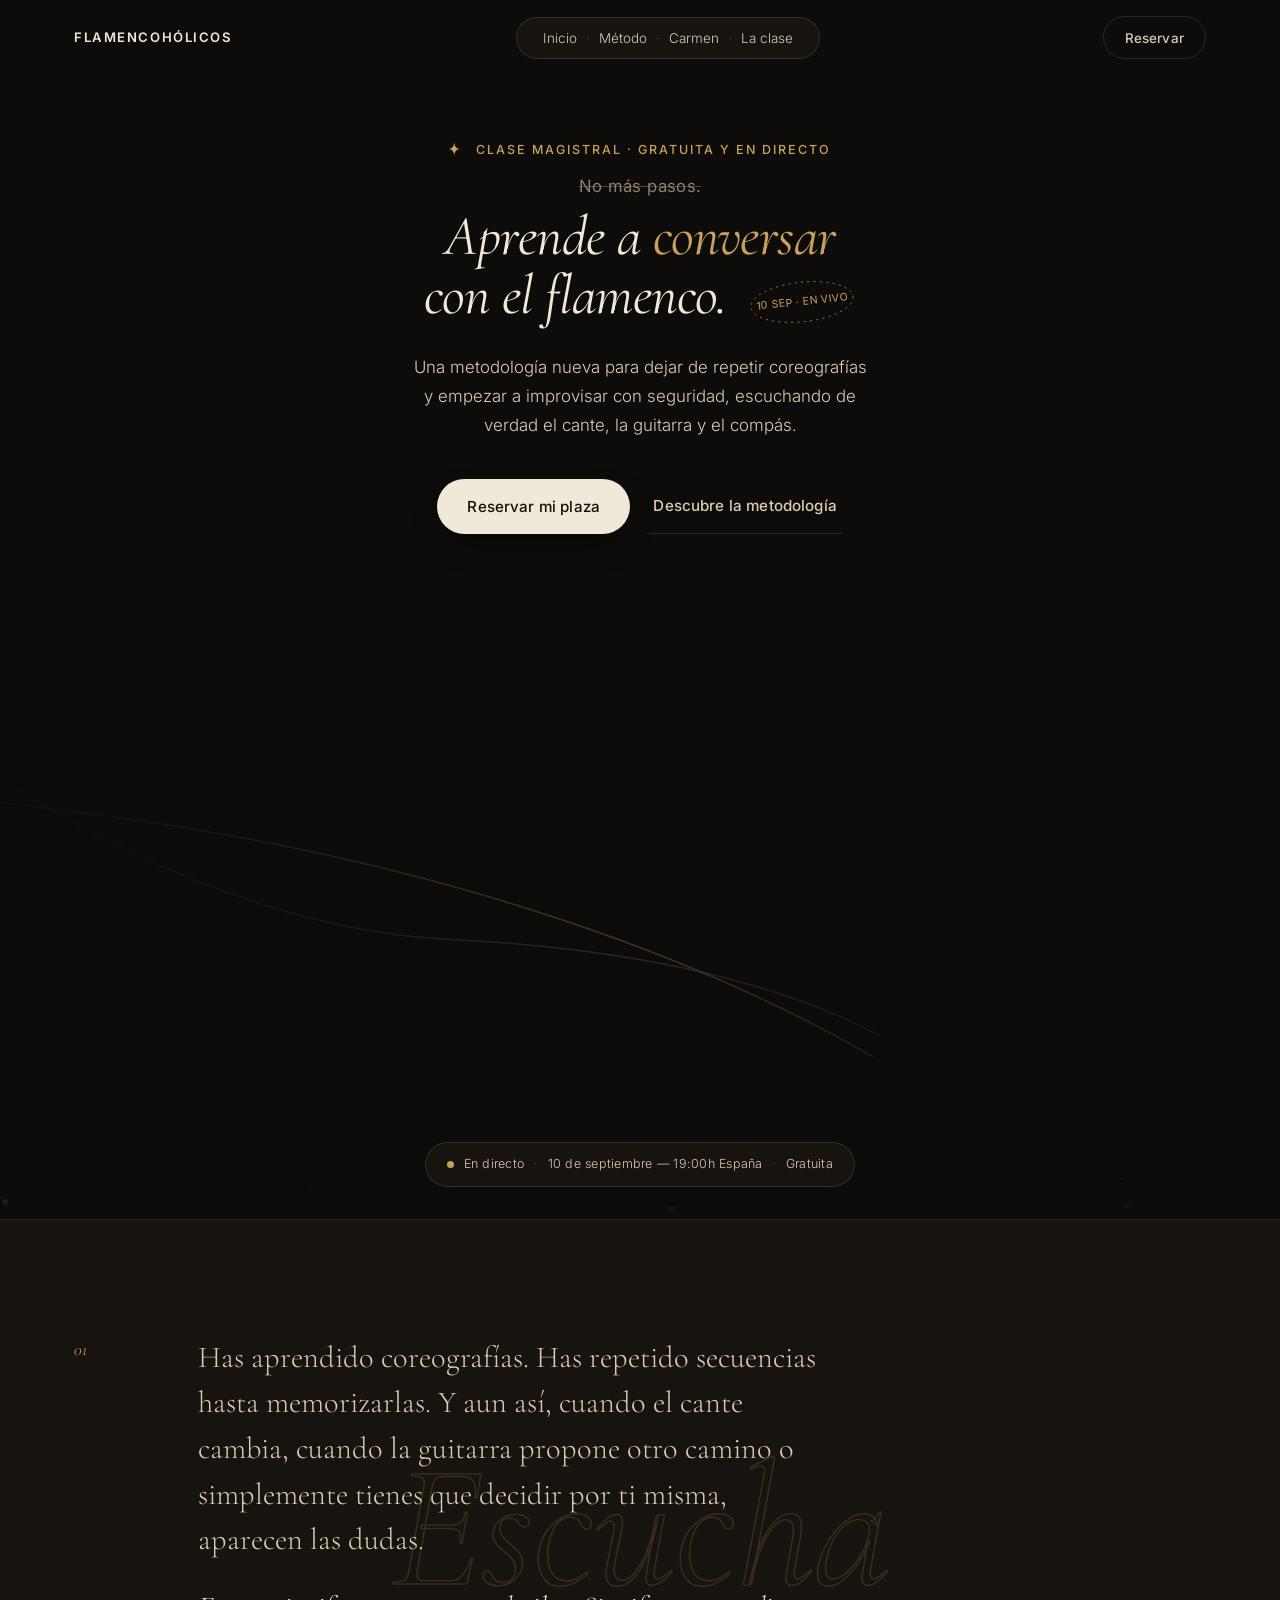
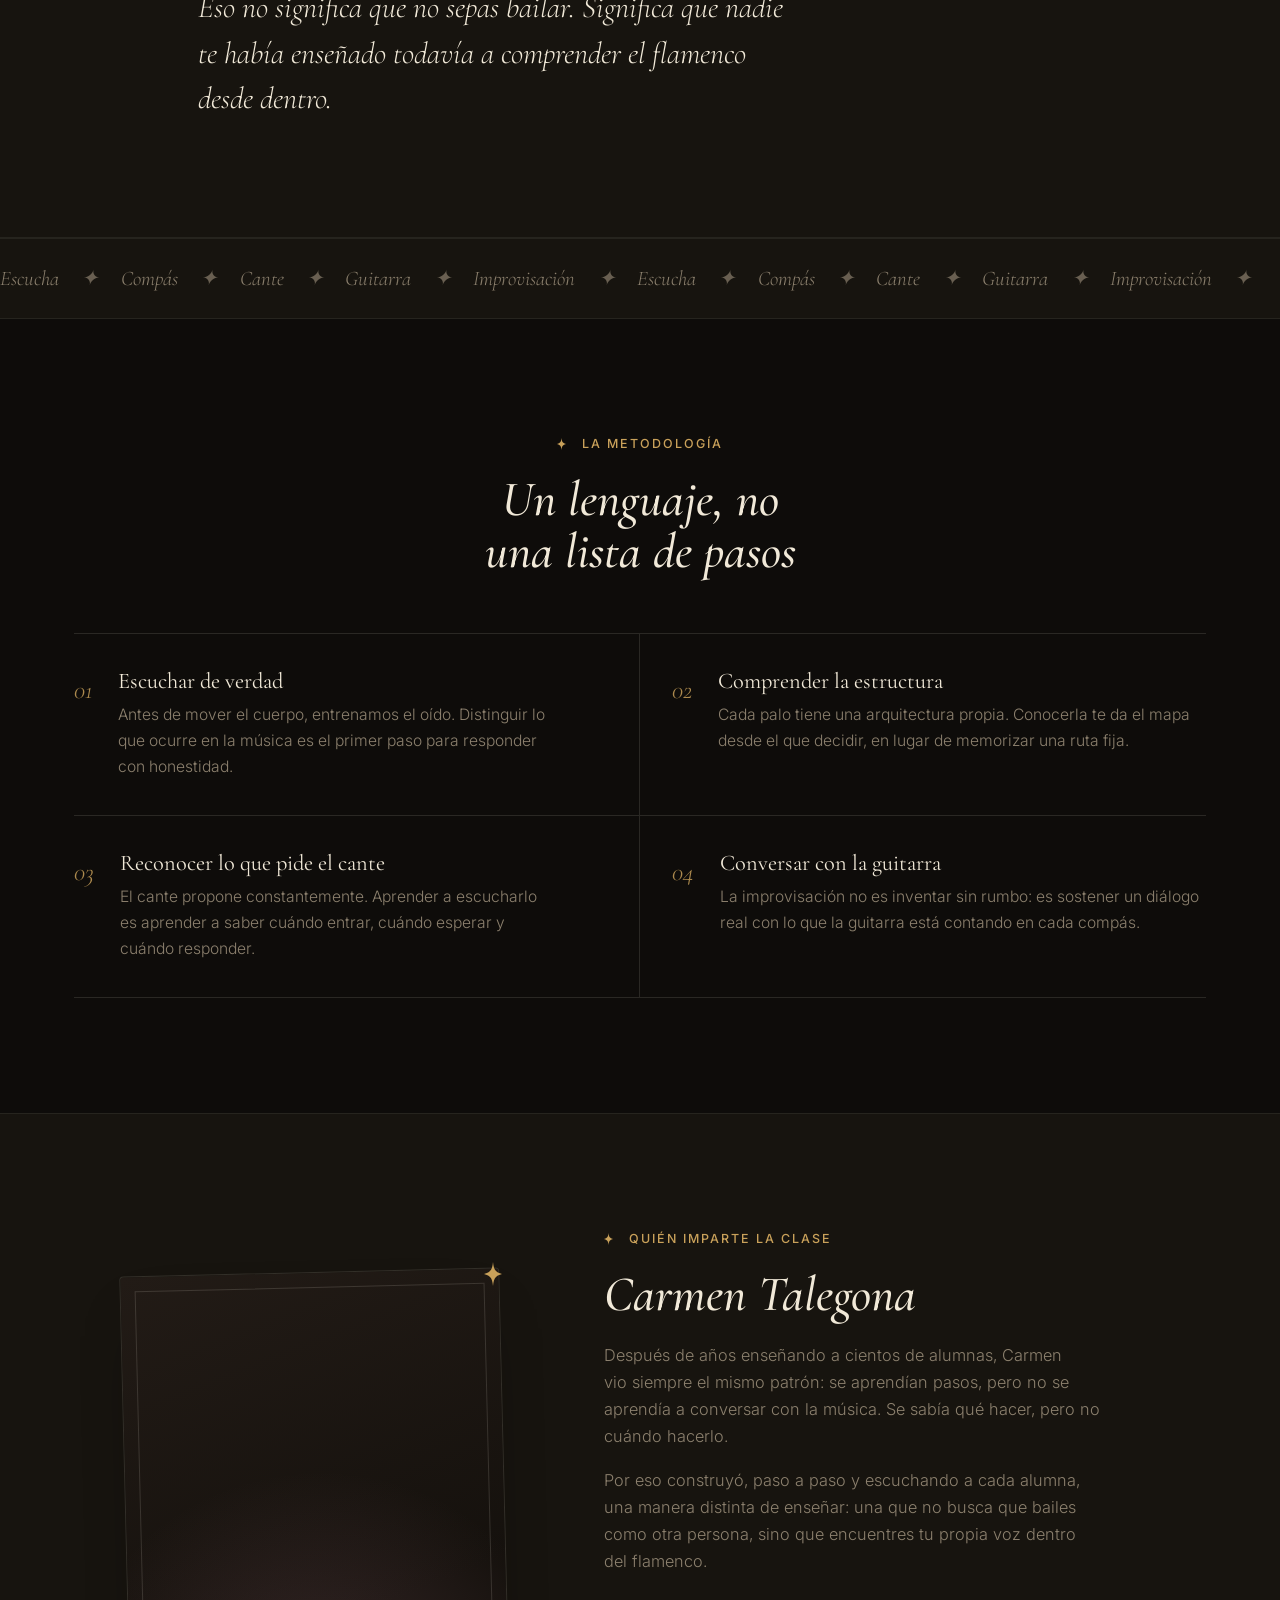
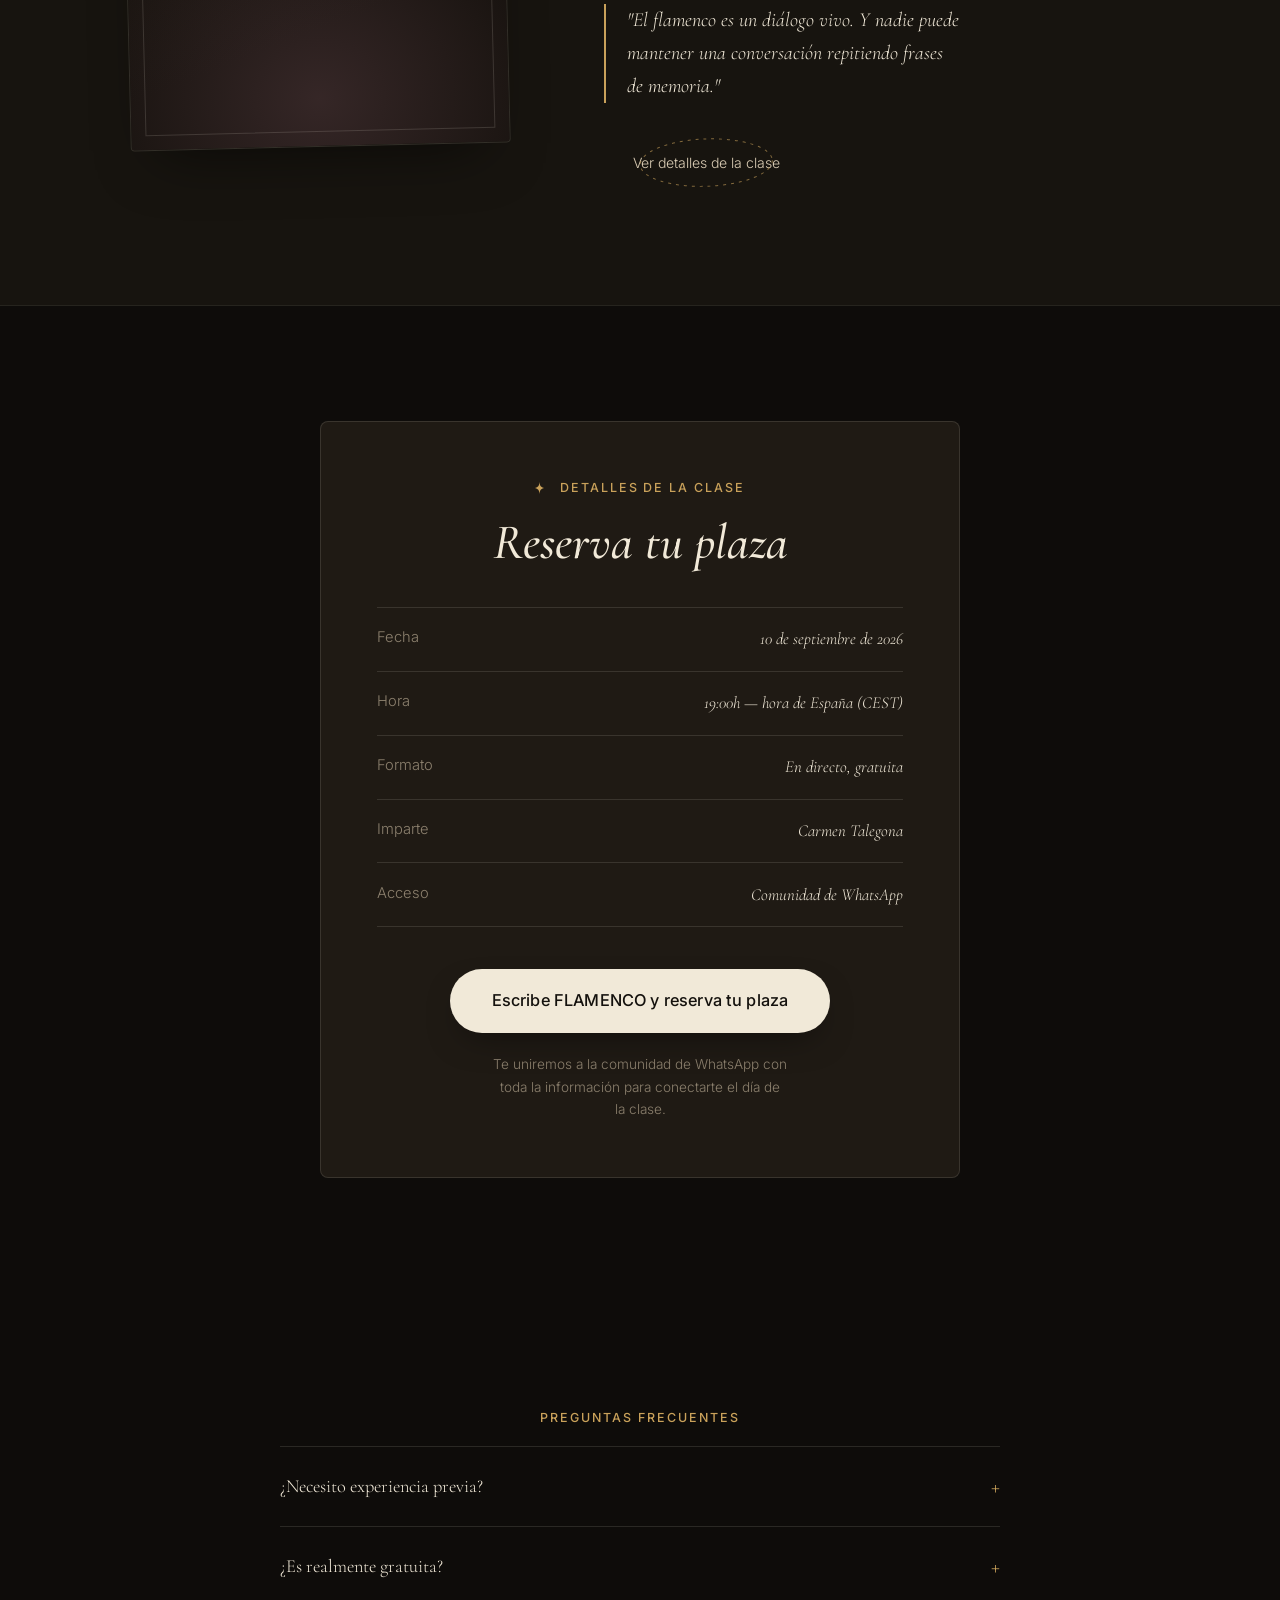
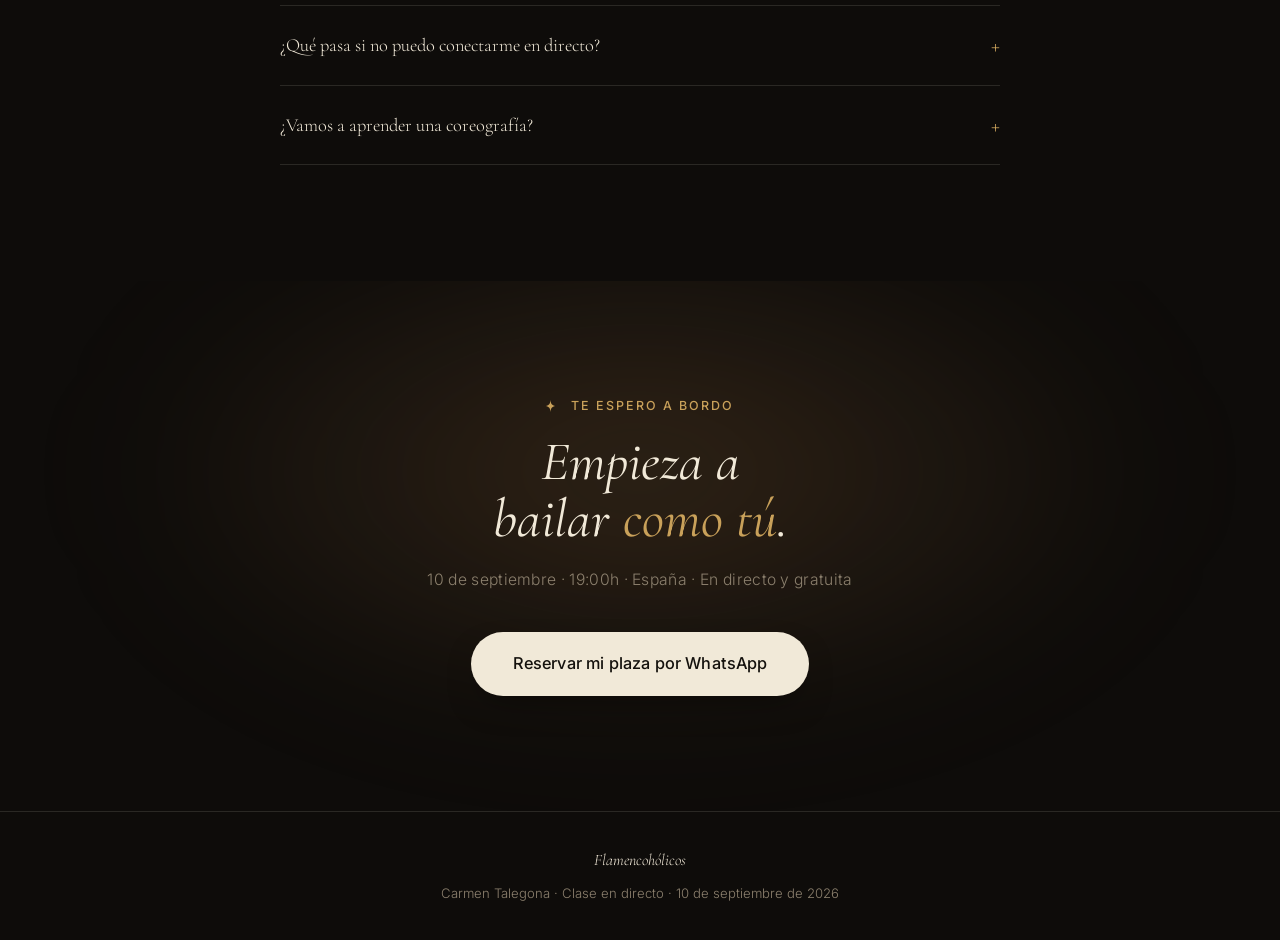
==== commit 33b01d42: "Align hero layout and palette with Aethera/Doria references Restructure the hero to match the refere" ====
--- a/index.html
+++ b/index.html
@@ -11,7 +11,7 @@
 <link rel="stylesheet" href="https://fonts.googleapis.com/css2?family=Cormorant+Garamond:ital,wght@0,400;0,500;1,400;1,500&family=Inter:wght@300;400;500;600&display=swap">
 
 <link rel="icon" href="assets/favicon.svg" type="image/svg+xml">
-<link rel="stylesheet" href="styles.css?v=20260720b">
+<link rel="stylesheet" href="styles.css?v=20260721">
 </head>
 <body>
 
@@ -42,20 +42,20 @@
 
   <!-- ================= HERO ================= -->
   <section class="hero" id="top">
-    <canvas class="hero-canvas" data-hero-canvas aria-hidden="true"></canvas>
-    <div class="hero-scrim" aria-hidden="true"></div>
-    <div class="hero-vignette" aria-hidden="true"></div>
-
-    <div class="container hero-inner">
+    <div class="container hero-top">
       <p class="kicker kicker--center reveal">
         <svg class="sparkle" width="14" height="14"><use href="#icon-sparkle"/></svg>
         Clase magistral · gratuita y en directo
       </p>
 
       <h1 class="hero-title reveal">
-        No aprendas más pasos.<br>
+        <span class="hero-title-eyebrow">No más pasos.</span>
         Aprende a <em>conversar</em><br>
         con el flamenco.
+        <span class="hero-title-badge" aria-hidden="true">
+          <svg viewBox="0 0 120 60"><ellipse cx="60" cy="30" rx="57" ry="22"/></svg>
+          <span>10 sep · en vivo</span>
+        </span>
       </h1>
 
       <p class="hero-sub reveal">
@@ -70,18 +70,24 @@
       </div>
     </div>
 
-    <div class="hero-badge reveal" aria-hidden="false">
-      <span class="hero-badge-dot"></span>
-      <span>En directo</span>
-      <span class="hero-badge-sep">·</span>
-      <span>10 de septiembre — 19:00h España</span>
-      <span class="hero-badge-sep">·</span>
-      <span>Gratuita</span>
+    <div class="hero-visual reveal">
+      <canvas class="hero-canvas" data-hero-canvas aria-hidden="true"></canvas>
+      <div class="hero-scrim" aria-hidden="true"></div>
+
+      <div class="hero-badge" aria-hidden="false">
+        <span class="hero-badge-dot"></span>
+        <span>En directo</span>
+        <span class="hero-badge-sep">·</span>
+        <span>10 de septiembre — 19:00h España</span>
+        <span class="hero-badge-sep">·</span>
+        <span>Gratuita</span>
+      </div>
     </div>
   </section>
 
   <!-- ================= EL PROBLEMA ================= -->
   <section class="section section-manifesto">
+    <p class="watermark" aria-hidden="true">Escucha</p>
     <div class="container manifesto-grid">
       <p class="manifesto-num reveal">01</p>
       <div class="manifesto-body">
@@ -278,6 +284,6 @@
 </footer>
 
 <script defer src="lib/manifest.js"></script>
-<script defer src="main.js?v=20260720b"></script>
+<script defer src="main.js?v=20260721"></script>
 </body>
 </html>
--- a/styles.css
+++ b/styles.css
@@ -2,17 +2,17 @@
    1. Tokens
    ============================================================= */
 :root {
-  --bg:        #13100D;
-  --bg-2:      #1A1611;
-  --bg-3:      #221C16;
-  --cream:     #F3ECE0;
-  --cream-2:   #DCCFBC;
-  --cream-3:   #8F8377;
-  --accent:    #C68A4E;
-  --accent-2:  #9C6B78;
-  --ink:       #17130F;
-  --line:      rgba(243,236,224,0.12);
-  --line-soft: rgba(243,236,224,0.07);
+  --bg:        #0E0C0A;
+  --bg-2:      #17140F;
+  --bg-3:      #1F1A14;
+  --cream:     #F1E9D8;
+  --cream-2:   #DACCB4;
+  --cream-3:   #8C806E;
+  --accent:    #C9A15A;
+  --accent-2:  #4F7C8A;
+  --ink:       #14110D;
+  --line:      rgba(241,233,216,0.12);
+  --line-soft: rgba(241,233,216,0.07);
 
   --serif: "Cormorant Garamond", "Times New Roman", serif;
   --sans:  "Inter", -apple-system, BlinkMacSystemFont, sans-serif;
@@ -282,14 +282,90 @@
 /* ---- Hero ---- */
 .hero {
   position: relative;
-  min-height: 100svh;
-  display: flex;
+  background: var(--bg);
+  padding-top: calc(var(--nav-h) + clamp(2rem, 6vw, 4rem));
+  text-align: center;
+}
+
+.hero-top {
+  display: flex;
+  flex-direction: column;
+  align-items: center;
+  max-width: 780px;
+  padding-bottom: clamp(2.5rem, 6vw, 4rem);
+}
+
+.hero-title {
+  position: relative;
+  font-family: var(--serif);
+  font-style: italic;
+  font-size: clamp(2rem, 6vw, 3.6rem);
+  letter-spacing: -0.01em;
+  max-width: 20ch;
+}
+.hero-title-eyebrow {
+  display: block;
+  font-family: var(--sans);
+  font-style: normal;
+  font-size: clamp(.9rem, 1.6vw, 1.05rem);
+  font-weight: 400;
+  letter-spacing: .02em;
+  color: var(--cream-3);
+  text-decoration: line-through;
+  text-decoration-color: rgba(140,128,110,0.5);
+  margin-bottom: .7rem;
+}
+.hero-title-badge {
+  position: relative;
+  display: inline-flex;
   align-items: center;
   justify-content: center;
-  padding-top: var(--nav-h);
-  padding-bottom: 5rem;
+  margin-left: .6rem;
+  vertical-align: middle;
+  width: 108px; height: 54px;
+  transform: rotate(-6deg);
+}
+.hero-title-badge svg { position: absolute; inset: 0; width: 100%; height: 100%; }
+.hero-title-badge ellipse {
+  fill: none;
+  stroke: var(--accent);
+  stroke-width: 1;
+  stroke-dasharray: 2.5 4.5;
+  opacity: .7;
+}
+.hero-title-badge span {
+  position: relative;
+  font-family: var(--sans);
+  font-style: normal;
+  font-size: .66rem;
+  letter-spacing: .04em;
+  text-transform: uppercase;
+  color: var(--accent);
+}
+
+.hero-sub {
+  margin-top: 1.5rem;
+  font-size: 1.06rem;
+  line-height: 1.7;
+  color: var(--cream-2);
+  max-width: 46ch;
+}
+
+.hero-actions {
+  margin-top: 2.4rem;
+  display: flex;
+  align-items: center;
+  gap: 1rem;
+  flex-wrap: wrap;
+  justify-content: center;
+}
+
+/* Visual panel below the text — full-bleed, canvas-driven */
+.hero-visual {
+  position: relative;
+  width: 100%;
+  height: clamp(340px, 58vw, 620px);
   overflow: clip;
-  text-align: center;
   background: var(--bg);
 }
 .hero-canvas {
@@ -304,50 +380,9 @@
   inset: 0;
   z-index: 1;
   background:
-    radial-gradient(60% 50% at 50% 38%, rgba(19,16,13,0.15), rgba(19,16,13,0.6) 72%),
-    linear-gradient(180deg, rgba(19,16,13,0.75) 0%, transparent 26%, transparent 68%, rgba(19,16,13,0.92) 100%);
+    radial-gradient(55% 60% at 50% 45%, rgba(14,12,10,0.1), rgba(14,12,10,0.55) 75%),
+    linear-gradient(180deg, rgba(14,12,10,0.55) 0%, transparent 22%, transparent 72%, rgba(14,12,10,0.85) 100%);
   pointer-events: none;
-}
-.hero-vignette {
-  position: absolute;
-  inset: 0;
-  z-index: 1;
-  box-shadow: inset 0 0 180px 40px rgba(19,16,13,0.75);
-  pointer-events: none;
-}
-
-.hero-inner {
-  position: relative;
-  z-index: 2;
-  display: flex;
-  flex-direction: column;
-  align-items: center;
-  max-width: 760px;
-}
-
-.hero-title {
-  font-family: var(--serif);
-  font-style: italic;
-  font-size: clamp(2.1rem, 6.4vw, 3.9rem);
-  letter-spacing: -0.01em;
-  max-width: 21ch;
-}
-
-.hero-sub {
-  margin-top: 1.6rem;
-  font-size: 1.08rem;
-  line-height: 1.7;
-  color: var(--cream-2);
-  max-width: 46ch;
-}
-
-.hero-actions {
-  margin-top: 2.6rem;
-  display: flex;
-  align-items: center;
-  gap: 1rem;
-  flex-wrap: wrap;
-  justify-content: center;
 }
 
 .hero-badge {
@@ -357,13 +392,13 @@
   right: 0;
   margin-inline: auto;
   width: fit-content;
-  bottom: clamp(1.6rem, 4vw, 3rem);
+  bottom: clamp(1.2rem, 3vw, 2rem);
   display: flex;
   align-items: center;
   gap: .6rem;
   padding: .7rem 1.3rem;
   border-radius: 999px;
-  background: rgba(34,28,22,0.55);
+  background: rgba(31,26,20,0.6);
   border: 1px solid var(--line);
   backdrop-filter: blur(14px);
   -webkit-backdrop-filter: blur(14px);
@@ -381,12 +416,25 @@
 }
 .hero-badge-sep { color: var(--cream-3); opacity: .6; }
 @keyframes badgePulse {
-  0%, 100% { opacity: 1; box-shadow: 0 0 0 0 rgba(198,138,78,0.5); }
-  50% { opacity: .6; box-shadow: 0 0 0 5px rgba(198,138,78,0); }
+  0%, 100% { opacity: 1; box-shadow: 0 0 0 0 rgba(201,161,90,0.5); }
+  50% { opacity: .6; box-shadow: 0 0 0 5px rgba(201,161,90,0); }
 }
 
 /* ---- Manifesto ---- */
-.section-manifesto { background: var(--bg-2); border-block: 1px solid var(--line-soft); }
+.section-manifesto { background: var(--bg-2); border-block: 1px solid var(--line-soft); overflow: clip; z-index: 0; }
+.watermark {
+  position: absolute;
+  top: 50%; left: 50%;
+  transform: translate(-50%, -50%);
+  font-family: var(--serif);
+  font-style: italic;
+  font-size: clamp(4rem, 18vw, 11rem);
+  color: transparent;
+  -webkit-text-stroke: 1.5px rgba(201,161,90,0.18);
+  white-space: nowrap;
+  pointer-events: none;
+  z-index: -1;
+}
 .manifesto-grid {
   display: grid;
   grid-template-columns: 1fr;
